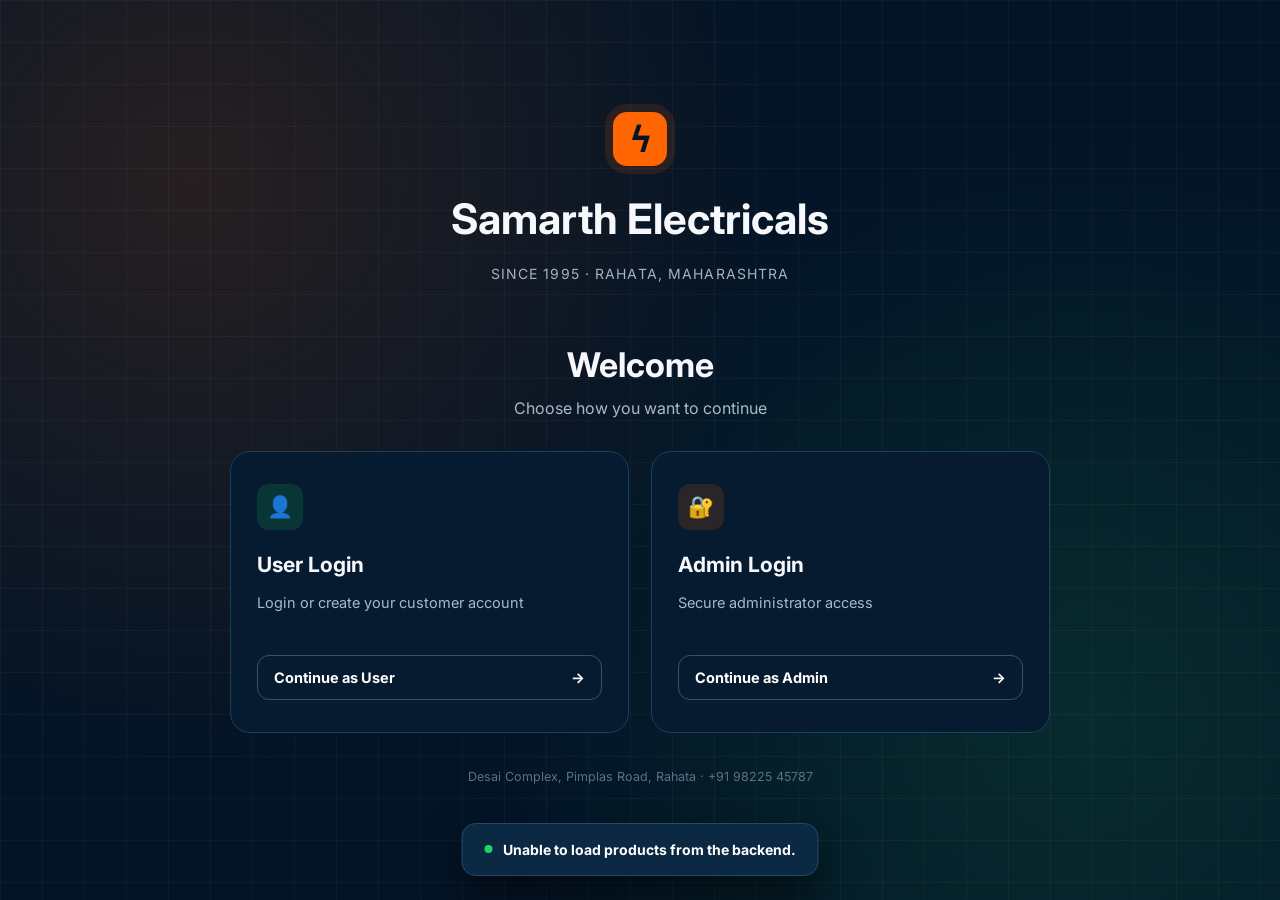
==== src/main/resources/static/index.html @ 43dceb64 "Added backend project" ====
<!DOCTYPE html>
<html lang="en">
<head>
    <meta charset="UTF-8">
    <meta name="viewport" content="width=device-width, initial-scale=1.0">
    <title>Samarth Electricals</title>
    <link rel="preconnect" href="https://fonts.googleapis.com">
    <link href="https://fonts.googleapis.com/css2?family=Inter:wght@400;500;600;700;800;900&display=swap" rel="stylesheet">
    <style>
        /* ============================================================
           BASE — matches the client's real style.css palette/type
           ============================================================ */
        *{box-sizing:border-box;margin:0;padding:0}
        html{scroll-behavior:smooth}
        body{font-family:Inter,Arial,sans-serif;background:#031426;color:#f7f8fb;line-height:1.65}
        a{text-decoration:none;color:inherit}
        img{max-width:100%;display:block}
        button{font-family:inherit;cursor:pointer;border:none}
        .screen{display:none !important}
        .screen.active{display:block !important}
        /* Screens below need non-block layout when active — these must win over
           the base .screen.active rule, so they're scoped to the specific id
           and also marked !important (see VERY IMPORTANT SCREEN VISIBILITY FIX). */
        #screen-gate.active{display:flex !important}
        #screen-admin-login.active{display:grid !important}
        #screen-user-login.active{display:grid !important}

        /* image placeholder fallback (shows if a real file hasn't been uploaded yet) */
        .img-fallback{
            display:flex;align-items:center;justify-content:center;background:linear-gradient(135deg,#0b2942,#0e3552);
            color:#ff6500;border:1px dashed #23496a;
        }
        .img-fallback span.fb-icon{font-size:2.4em;opacity:.85}

        .nav{height:106px;display:flex;align-items:center;justify-content:space-between;max-width:1660px;margin:auto;padding:0 28px;border-bottom:1px solid #1a3044}
        .brand{display:flex;align-items:center;gap:16px}.brand b{display:block;font-size:25px}.brand small{display:block;color:#a6b2bf;font-size:15px}
        .bolt{width:54px;height:54px;background:#ff6500;color:#061522;border-radius:14px;display:grid;place-items:center;font-size:34px;font-weight:800}
        nav{display:flex;align-items:center;gap:38px;color:#aeb8c3;font-weight:600}nav a:hover{color:#fff}
        .call,.orange{background:#ff6500;color:#081421;padding:13px 24px;border-radius:16px;font-weight:800}
        .switch-role{border:1px solid #557086;padding:11px 18px;border-radius:14px;font-weight:700;font-size:13px;color:#aeb8c3;background:transparent}
        .switch-role:hover{color:#fff;border-color:#ff6500}
        .hero{min-height:620px;display:flex;align-items:center;padding:80px 7%;background:radial-gradient(circle at 70% 20%,#0b2942,#031426 55%)}
        .hero-text{max-width:900px}.tag{color:#ff6500;font-weight:800;letter-spacing:3px;font-size:13px}
        .hero h1{font-size:64px;line-height:1.08;margin:18px 0}.hero h1 span,h2 span{color:#ff6500}
        .hero p{font-size:20px;color:#aebdcb;max-width:800px}.buttons{display:flex;gap:12px;flex-wrap:wrap;margin-top:28px}
        .green{background:#22d366;color:white;padding:13px 24px;border-radius:16px;font-weight:800}.outline{border:1px solid #557086;padding:13px 24px;border-radius:16px}
        .about,.brands,.gallery,.contact,.proprietor{padding:100px 4%;max-width:1700px;margin:auto}
        .about-grid,.prop-grid{display:grid;grid-template-columns:1fr 1fr;gap:55px;align-items:center}
        .about h2,.brands h2,.gallery h2,.contact h2,.proprietor h2{font-size:52px;line-height:1.1;margin:12px 0 28px}
        .about p,.proprietor p,.gallery>p,.contact>p{color:#a9b9c8;font-size:18px;margin:16px 0}
        .about-photo{position:relative}.about-photo img,.about-photo .img-fallback{width:100%;height:585px;object-fit:cover;border-radius:18px;border:1px solid #1e4059}
        .est{position:absolute;bottom:-20px;left:-35px;background:#ff6500;color:#07131f;border-radius:18px;padding:27px 34px;box-shadow:0 20px 40px #0008}.est b{display:block;font-size:48px}.est small{font-size:14px;letter-spacing:1px}
        .features{display:grid;grid-template-columns:1fr 1fr;gap:20px;margin-top:28px}.features div,.vision>div{border:1px solid #1b3c56;background:#061b30;padding:22px;border-radius:18px}
        .brands{text-align:center}.brand-grid{display:grid;grid-template-columns:repeat(5,1fr);gap:24px;margin-top:40px}
        .brand-grid .brand-card{background:#fff;color:#17202b;border-radius:22px;min-height:205px;padding:22px 18px 18px;display:flex;flex-direction:column;align-items:center;justify-content:center;gap:16px;font-size:15px;font-weight:600}
        .brand-grid .brand-card img,.brand-grid .brand-card .img-fallback{width:235px;height:105px;object-fit:contain}
        .brand-grid .brand-card .img-fallback{background:#f1f3f6;border:1px dashed #cfd6dd;color:#ff6500;border-radius:8px}
        .brand-grid .brand-card span{text-align:center}
        .products{background:#061a2c;max-width:none;padding:100px 7%}.cards{display:grid;grid-template-columns:repeat(2,1fr);gap:22px;margin-top:38px}
        .cards article{border:1px solid #21425a;border-radius:20px;padding:30px;background:#071d31}.cards h3{font-size:25px}.cards p{color:#aebdcc;margin:12px 0 20px}.cards a{color:#ff6500;font-weight:800}
        .prop-grid img,.prop-grid .img-fallback{width:100%;height:700px;object-fit:cover;border-radius:20px}.proprietor h3{color:#ff6500;font-size:22px}.vision{display:grid;grid-template-columns:1fr 1fr;gap:20px;margin-top:30px}.vision b{color:#ff6500}
        .gallery-grid{display:grid;grid-template-columns:1fr 1fr;gap:24px;margin-top:40px}.gallery figure{position:relative}.gallery img,.gallery .img-fallback{width:100%;height:600px;object-fit:cover;border-radius:20px;border:1px solid #25445b}
        .gallery figcaption{position:absolute;bottom:0;left:0;right:0;padding:45px 25px 20px;font-weight:800;font-size:18px;background:linear-gradient(transparent,#000b);border-radius:0 0 20px 20px}
        footer{text-align:center;padding:30px;color:#788897;border-top:1px solid #1b3042}
        .float{position:fixed;right:25px;bottom:15px;width:62px;height:62px;background:#22d366;border-radius:50%;display:grid;place-items:center;font-size:30px;z-index:10}

        .faq{padding:85px 4% 95px;max-width:1700px;margin:auto;background:#031426}
        .faq-inner{max-width:940px;margin:auto}
        .faq h2{text-align:center;font-size:58px;line-height:1.1;margin:0 0 65px}
        .faq-list{display:grid;gap:14px}
        .faq details{background:#061b30;border:1px solid #1d405a;border-radius:18px;overflow:hidden}
        .faq summary{list-style:none;cursor:pointer;padding:27px 24px;font-size:20px;font-weight:800;position:relative;padding-right:55px}
        .faq summary::-webkit-details-marker{display:none}
        .faq summary:after{content:'›';position:absolute;right:28px;top:18px;color:#ff6500;font-size:34px;font-weight:400}
        .faq details[open] summary:after{content:'⌄';top:17px}
        .faq details p{padding:0 24px 26px;color:#aebdcc;font-size:19px;max-width:850px}

        .contact{background:#031426;max-width:1700px;padding:85px 4% 110px;margin:auto}
        .contact-layout{display:grid;grid-template-columns:1fr 1fr;gap:40px;align-items:stretch}
        .contact-layout h2{margin-bottom:8px}
        .contact-layout>div>p{margin-top:0}
        .contact-list{display:flex;flex-direction:column;gap:20px;margin-top:30px}
        .contact-card{display:flex;align-items:center;gap:20px;background:#061b30;border:1px solid #1d405a;border-radius:18px;padding:24px 25px;min-height:105px}
        .contact-card:hover{border-color:#ff6500}
        .contact-icon{width:56px;height:56px;flex:0 0 56px;border-radius:15px;background:#17283a;color:#ff6500;display:grid;place-items:center;font-size:29px}
        .contact-card label{display:block;color:#9cafc0;font-size:14px;letter-spacing:2px;margin-bottom:4px}
        .contact-card strong{display:block;font-size:20px;line-height:1.45}
        .contact-card a{color:#fff}
        .contact-actions{display:flex;gap:12px;flex-wrap:wrap;margin-top:2px}
        .map-card{position:relative;min-height:700px;border-radius:20px;overflow:hidden;border:1px solid #1d405a;background:#e7edf2}
        .map-card iframe{width:100%;height:100%;min-height:700px;border:0;display:block;filter:saturate(.82)}
        .map-open{position:absolute;z-index:2;top:12px;left:12px;background:#fff;color:#1670d2;padding:10px 15px;border-radius:4px;font-weight:700;box-shadow:0 2px 7px #0003}
        .site-footer{background:#061a2c;border-top:1px solid #1b3042;padding:55px 7% 25px;color:#9fb0bf}
        .footer-grid{max-width:1500px;margin:auto;display:grid;grid-template-columns:2fr 1fr 1fr;gap:50px}
        .site-footer h3{color:#fff;font-size:24px;margin-bottom:10px}
        .site-footer h4{color:#fff;margin-bottom:14px}
        .site-footer p{margin:8px 0}
        .site-footer a{display:block;margin:7px 0;color:#aebdcc}
        .site-footer a:hover{color:#ff6500}
        .copyright{text-align:center;border-top:1px solid #1b3042;margin-top:40px;padding-top:22px;font-size:14px}
        .back-top,.float-call{position:fixed;right:25px;width:62px;height:62px;border-radius:50%;display:grid;place-items:center;z-index:20;font-size:29px}
        .back-top{bottom:155px;background:#0b2a45;border:1px solid #284a62;color:#fff}
        .float-call{bottom:85px;background:#ff6500;color:#07131f}
        .services-section{padding:100px 7%;background:#061a2c}
        .services-section>h2{font-size:52px;margin:10px 0}
        .services-section>p{color:#aebdcc;font-size:18px}
        .service-grid{display:grid;grid-template-columns:repeat(3,1fr);gap:20px;margin-top:38px}
        .service-grid article{border:1px solid #21425a;background:#071d31;border-radius:18px;padding:28px}
        .service-grid span{font-size:28px;color:#ff6500}
        .service-grid h3{font-size:21px;margin:12px 0 6px}
        .service-grid p{color:#aebdcc}
        .empty-state{border:1.5px dashed #23496a;border-radius:18px;padding:34px;text-align:center;color:#aebdcc;grid-column:1/-1}
        @media(max-width:900px){
            nav{gap:16px}
            nav a:not(.call){display:none}
            .about-grid,.prop-grid,.gallery-grid,.cards,.contact-layout,.footer-grid,.service-grid{grid-template-columns:1fr}
            .brand-grid{grid-template-columns:repeat(2,1fr)}
            .about-photo img,.about-photo .img-fallback,.gallery img,.gallery .img-fallback{height:420px}
            .prop-grid img,.prop-grid .img-fallback{height:550px}
            .features,.vision{grid-template-columns:1fr}
            .hero h1{font-size:43px}
            .map-card,.map-card iframe{min-height:520px}
            .faq h2{font-size:42px}
            .services-section>h2{font-size:42px}
        }
        @media(max-width:550px){
            .brand-grid{grid-template-columns:1fr}
            .hero{padding:60px 5%}
            .about,.brands,.products,.gallery,.contact,.proprietor{padding:70px 5%}
            .about h2,.brands h2,.gallery h2,.contact h2,.proprietor h2{font-size:38px}
            .hero h1{font-size:38px}
            .est{left:10px}
            .nav{padding:0 15px}
            .brand b{font-size:18px}
            .brand small{font-size:11px}
            .faq{padding:70px 5% 80px}
            .faq h2{font-size:36px}
            .faq summary{font-size:17px}
            .faq details p{font-size:16px}
            .contact{padding:70px 5% 80px}
            .contact-card strong{font-size:16px}
            .map-card,.map-card iframe{min-height:430px}
            .services-section{padding:70px 5%}
            .services-section>h2{font-size:38px}
            .back-top,.float-call{right:15px}
        }

        /* ============================================================
           GATE SCREEN
           ============================================================ */
        #screen-gate{min-height:100vh;flex-direction:column;align-items:center;justify-content:center;padding:60px 24px;position:relative;overflow:hidden;background:radial-gradient(circle at 15% 20%,rgba(255,101,0,.14),transparent 45%),radial-gradient(circle at 85% 80%,rgba(34,211,102,.12),transparent 45%),#031426}
        .gate-grid-bg{position:absolute;inset:0;background-image:linear-gradient(rgba(255,255,255,.035) 1px,transparent 1px),linear-gradient(90deg,rgba(255,255,255,.035) 1px,transparent 1px);background-size:42px 42px;pointer-events:none}
        .gate-brand{position:relative;text-align:center;margin-bottom:44px}
        .gate-brand .bolt{margin:0 auto 18px;box-shadow:0 0 0 8px rgba(255,101,0,.12)}
        .gate-brand h1{font-size:clamp(28px,4vw,42px)}
        .gate-brand p{color:#a6b2bf;font-size:14px;margin-top:8px;letter-spacing:.08em;text-transform:uppercase}
        .panel-row{position:relative;display:grid;grid-template-columns:1fr 1fr;gap:22px;width:100%;max-width:820px}
        @media(max-width:640px){.panel-row{grid-template-columns:1fr}}
        .panel{background:#061b30;border:1px solid #1d405a;border-radius:20px;padding:32px 26px;text-align:left;position:relative;overflow:hidden;transition:transform .2s ease,border-color .2s ease}
        .panel::before{content:"";position:absolute;top:0;left:0;height:3px;width:0;transition:width .25s ease}
        .panel-user::before{background:#22d366}
        .panel-admin::before{background:#ff6500}
        .panel:hover{transform:translateY(-3px);border-color:#2c5678}
        .panel-user:hover::before,.panel-admin:hover::before{width:100%}
        .panel-icon{width:46px;height:46px;border-radius:12px;display:grid;place-items:center;font-size:21px;margin-bottom:18px}
        .panel-user .panel-icon{background:rgba(34,211,102,.14);color:#22d366}
        .panel-admin .panel-icon{background:rgba(255,101,0,.14);color:#ff6500}
        .panel h3{font-size:21px;margin-bottom:8px}
        .panel p{color:#a9b9c8;font-size:14.5px;margin-bottom:22px;min-height:42px}
        .panel-cta{display:flex;align-items:center;justify-content:space-between;width:100%;background:transparent;border:1.5px solid #2c5678;color:#fff;padding:13px 16px;border-radius:12px;font-weight:700;font-size:14.5px}
        .panel-user .panel-cta:hover{border-color:#22d366;background:rgba(34,211,102,.08)}
        .panel-admin .panel-cta:hover{border-color:#ff6500;background:rgba(255,101,0,.08)}
        .gate-footnote{position:relative;color:#5c7186;font-size:12.5px;margin-top:34px}

        /* ============================================================
           ENQUIRY FORM
           ============================================================ */
        .form-card{background:#061b30;border:1px solid #1d405a;border-radius:20px;padding:30px}
        .form-row{margin-bottom:17px}
        .form-row label{display:block;font-size:13.5px;font-weight:700;margin-bottom:7px;color:#dbe4ec}
        .form-row input,.form-row select,.form-row textarea{width:100%;padding:13px 14px;border-radius:12px;border:1.5px solid #23496a;font-family:inherit;font-size:15px;background:#07213a;color:#fff}
        .form-row input::placeholder,.form-row textarea::placeholder{color:#5c7186}
        .form-row input:focus,.form-row select:focus,.form-row textarea:focus{outline:none;border-color:#ff6500}
        .form-error{color:#ff6b5e;font-size:12.5px;margin-top:6px;display:none}
        .form-row.invalid input,.form-row.invalid textarea,.form-row.invalid select{border-color:#ff6b5e}
        .form-row.invalid .form-error{display:block}
        .form-note{font-size:13px;color:#7d90a3;margin-top:12px}
        .btn-block{width:100%}
        .toast{position:fixed;bottom:24px;left:50%;transform:translateX(-50%) translateY(120%);background:#0b2942;border:1px solid #23496a;color:#fff;padding:14px 22px;border-radius:14px;font-size:14px;font-weight:700;box-shadow:0 20px 40px #0008;transition:transform .3s ease;z-index:200;display:flex;align-items:center;gap:10px}
        .toast.show{transform:translateX(-50%) translateY(0)}
        .toast .dot{width:8px;height:8px;border-radius:50%;background:#22d366}

        /* ============================================================
           ADMIN LOGIN
           ============================================================ */
        #screen-admin-login{min-height:100vh;place-items:center;background:#031426;padding:24px;background-image:radial-gradient(circle at 20% 20%,rgba(255,101,0,.12),transparent 50%)}
        .login-box{width:100%;max-width:400px;background:#061b30;border:1px solid #1d405a;border-radius:20px;padding:36px}
        .login-box .bolt{width:46px;height:46px;font-size:24px;margin-bottom:20px}
        .login-box h2{font-size:24px;margin-bottom:6px}
        .login-box>p{color:#a9b9c8;font-size:14px;margin-bottom:26px}
        .login-error{color:#ff6b5e;font-size:13px;margin-bottom:14px;display:none}
        .login-hint{margin-top:20px;font-size:12px;color:#7d90a3;background:#07213a;border:1px dashed #23496a;padding:12px 14px;border-radius:12px}
        .back-link{display:inline-flex;gap:6px;align-items:center;color:#a9b9c8;font-size:13.5px;margin-bottom:22px;font-weight:600}
        .back-link:hover{color:#fff}
        .login-tabs{display:flex;background:#07213a;border:1px solid #1d405a;border-radius:12px;padding:4px;margin-bottom:22px}
        .login-tabs button{flex:1;padding:10px;border-radius:9px;background:transparent;color:#a9b9c8;font-weight:700;font-size:14px}
        .login-tabs button.active{background:#ff6500;color:#081421}
        .login-success{color:#22d366;font-size:13px;margin-bottom:14px;display:none}
        #screen-user-login{min-height:100vh;place-items:center;background:#031426;padding:24px;background-image:radial-gradient(circle at 80% 20%,rgba(34,211,102,.12),transparent 50%)}

        /* ============================================================
           ADMIN DASHBOARD
           ============================================================ */
        #screen-admin-dashboard{background:#f4f6f8;min-height:100vh;color:#17202b}
        .admin-shell{display:grid;grid-template-columns:240px 1fr;min-height:100vh}
        @media(max-width:820px){.admin-shell{grid-template-columns:1fr}}
        .admin-side{background:#031426;color:#fff;padding:26px 16px;display:flex;flex-direction:column}

        /* ============================================================
           ADMIN DASHBOARD UPGRADE
           ============================================================ */
        .admin-main{max-width:none;padding:34px 38px 50px}
        .admin-topbar{margin-bottom:24px}
        .admin-heading-wrap{display:flex;align-items:center;gap:12px}
        .admin-greeting{font-size:30px!important;letter-spacing:-.02em}
        .admin-live{display:inline-flex;align-items:center;gap:7px;background:#eaf8f1;color:#14865e;border:1px solid #cfeede;padding:7px 11px;border-radius:999px;font-size:11px;font-weight:800}
        .admin-live-dot{width:7px;height:7px;border-radius:50%;background:#22a66f;box-shadow:0 0 0 4px rgba(34,166,111,.12)}
        .admin-top-actions{display:flex;gap:9px;align-items:center;flex-wrap:wrap}
        .stat-grid{grid-template-columns:repeat(6,1fr);gap:14px}
        .stat-card{position:relative;min-height:126px;overflow:hidden;transition:transform .2s ease,box-shadow .2s ease,border-color .2s ease}
        .stat-card:hover{transform:translateY(-3px);box-shadow:0 12px 28px rgba(3,20,38,.08);border-color:#d4dbe1}
        .stat-card .stat-icon{width:36px;height:36px;border-radius:11px;display:grid;place-items:center;background:#f4f6f8;margin-bottom:12px;font-size:18px}
        .stat-card b{font-size:29px}
        .stat-card small{display:block;color:#8a96a1;font-size:11px;margin-top:5px}
        .quick-actions{background:#fff;border:1px solid #e2e6ea;border-radius:16px;padding:18px;margin:0 0 26px}
        .quick-actions-head{display:flex;justify-content:space-between;align-items:center;margin-bottom:13px}
        .quick-actions-head h3{font-size:16px}
        .quick-actions-grid{display:grid;grid-template-columns:repeat(5,1fr);gap:10px}
        .quick-action{background:#f8fafb;border:1px solid #e2e6ea;color:#17202b;padding:13px 12px;border-radius:11px;font-weight:800;font-size:12.5px;text-align:left;transition:.2s}
        .quick-action:hover{border-color:#ff6500;background:#fff8f3;transform:translateY(-2px)}
        .dashboard-grid{display:grid;grid-template-columns:minmax(0,1.55fr) minmax(300px,.9fr);gap:18px;margin-top:20px}
        .dashboard-card{background:#fff;border:1px solid #e2e6ea;border-radius:16px;padding:20px}
        .dashboard-card-head{display:flex;justify-content:space-between;align-items:center;gap:10px;margin-bottom:16px}
        .dashboard-card-head h3{font-size:16px}
        .dashboard-card-head p{font-size:11px;color:#7d8994;margin-top:3px}
        .enquiry-summary{display:grid;grid-template-columns:repeat(4,1fr);gap:10px;margin-bottom:18px}
        .summary-box{background:#f7f9fa;border:1px solid #e8ecef;border-radius:12px;padding:12px}
        .summary-box b{display:block;font-size:21px}
        .summary-box span{font-size:10px;color:#6e7a86;text-transform:uppercase;font-weight:800;letter-spacing:.05em}
        .bar-chart{height:170px;display:flex;align-items:flex-end;gap:12px;padding:10px 4px 0}
        .bar-col{height:100%;flex:1;display:flex;flex-direction:column;justify-content:flex-end;align-items:center;gap:7px}
        .bar{width:100%;max-width:38px;background:linear-gradient(180deg,#ff8a42,#ff6500);border-radius:8px 8px 3px 3px;min-height:8px;transition:height .4s ease}
        .bar-label{font-size:10px;color:#7b8792}
        .bar-value{font-size:10px;font-weight:800;color:#34414d}
        .activity-list{display:grid;gap:10px}
        .activity-item{display:flex;gap:11px;align-items:flex-start;padding:10px 0;border-bottom:1px solid #eef1f3}
        .activity-item:last-child{border-bottom:0}
        .activity-icon{width:34px;height:34px;border-radius:10px;background:#fff3e9;color:#ff6500;display:grid;place-items:center;flex:0 0 34px}
        .activity-item strong{font-size:12.5px;display:block}
        .activity-item span{display:block;color:#75818d;font-size:11px;margin-top:2px}
        .empty-activity{padding:18px 4px;color:#7b8792;font-size:13px;text-align:center}
        .search-controls{display:flex;gap:9px;flex-wrap:wrap;align-items:center}
        .search-input,.filter-select{padding:9px 12px;border:1.5px solid #d8dee3;border-radius:10px;background:#fff;color:#17202b;font:inherit;font-size:12.5px;min-width:210px}
        .filter-select{min-width:145px}
        .search-input:focus,.filter-select:focus{outline:none;border-color:#ff6500}
        .gallery-admin-grid{display:grid;grid-template-columns:repeat(3,1fr);gap:14px}
        .gallery-admin-card{border:1px solid #e2e6ea;border-radius:14px;overflow:hidden;background:#fff}
        .gallery-admin-card .preview{height:170px;background:#f4f6f8;display:grid;place-items:center;overflow:hidden}
        .gallery-admin-card img{width:100%;height:100%;object-fit:cover}
        .gallery-admin-card .preview-fallback{color:#ff6500;font-size:30px}
        .gallery-admin-card .gallery-info{padding:13px}
        .gallery-admin-card .gallery-caption{font-weight:800;font-size:13px;margin-bottom:8px}
        .gallery-admin-card .gallery-url{font-size:10.5px;color:#7b8792;white-space:nowrap;overflow:hidden;text-overflow:ellipsis;margin-bottom:10px}
        .customer-mini{display:flex;align-items:center;justify-content:space-between;gap:10px;padding:11px 0;border-bottom:1px solid #eef1f3}
        .customer-mini:last-child{border-bottom:0}
        .customer-avatar{width:32px;height:32px;border-radius:50%;background:#031426;color:#fff;display:grid;place-items:center;font-size:12px;font-weight:800}
        .customer-mini strong{font-size:12.5px}
        .customer-mini span{display:block;font-size:10.5px;color:#7b8792}
        .customer-count-note{font-size:11px;color:#7b8792}
        .enquiry-view-btn{background:#031426;color:#fff}
        .enquiry-view-btn:hover{background:#0b2942}
        .confirm-modal{max-width:420px}
        .confirm-modal p{color:#5c6b7a;font-size:13.5px;line-height:1.6}
        .detail-grid{display:grid;grid-template-columns:1fr 1fr;gap:12px;margin-top:8px}
        .detail-item{background:#f7f9fa;border:1px solid #e8ecef;border-radius:11px;padding:11px}
        .detail-item label{display:block;color:#7a8691;font-size:10px;text-transform:uppercase;letter-spacing:.05em;font-weight:800;margin-bottom:3px}
        .detail-item strong{font-size:13px;word-break:break-word}
        .detail-message{grid-column:1/-1}
        .detail-message p{font-size:13px;color:#374451;line-height:1.6}
        .modal-wide{max-width:620px}
        @media(max-width:1100px){
            .stat-grid{grid-template-columns:repeat(3,1fr)}
            .quick-actions-grid{grid-template-columns:repeat(3,1fr)}
        }
        @media(max-width:900px){
            .dashboard-grid{grid-template-columns:1fr}
            .gallery-admin-grid{grid-template-columns:repeat(2,1fr)}
        }
        @media(max-width:760px){
            .admin-main{padding:24px 18px 40px}
            .stat-grid{grid-template-columns:repeat(2,1fr)}
            .quick-actions-grid{grid-template-columns:repeat(2,1fr)}
            .enquiry-summary{grid-template-columns:repeat(2,1fr)}
            .search-input{min-width:100%;width:100%}
        }
        @media(max-width:550px){
            .gallery-admin-grid{grid-template-columns:1fr}
            .admin-heading-wrap{align-items:flex-start}
            .admin-greeting{font-size:25px!important}
            .quick-actions-grid{grid-template-columns:1fr}
            .detail-grid{grid-template-columns:1fr}
            .detail-message{grid-column:auto}
        }

        @media(max-width:820px){.admin-side{position:sticky;top:0;z-index:30;flex-direction:row;align-items:center;justify-content:space-between;padding:16px 20px}}
        .admin-side .brand{color:#fff;margin-bottom:30px;gap:12px}
        .admin-side .brand .bolt{width:42px;height:42px;font-size:22px}
        .admin-side .brand small{color:#7d90a3;font-size:12px}
        @media(max-width:820px){.admin-side .brand{margin-bottom:0}}
        .admin-tabs{display:flex;flex-direction:column;gap:4px;flex:1}
        @media(max-width:820px){.admin-tabs{display:none}}
        .admin-tabs button{text-align:left;padding:12px 15px;border-radius:12px;background:transparent;color:#aeb8c3;font-weight:700;font-size:14.5px;display:flex;align-items:center;gap:10px}
        .admin-tabs button:hover{background:rgba(255,255,255,.06);color:#fff}
        .admin-tabs button.active{background:#ff6500;color:#081421}
        .admin-side .logout{margin-top:auto;color:#a9b9c8;font-size:13.5px;font-weight:700;padding:12px 15px;border:1px solid #23496a;border-radius:12px;text-align:center}
        .admin-side .logout:hover{color:#fff;border-color:#fff}
        @media(max-width:820px){.admin-side .logout{margin-top:0}}

        .admin-main{padding:34px;max-width:1080px}
        .admin-topbar{display:flex;align-items:center;justify-content:space-between;margin-bottom:26px;flex-wrap:wrap;gap:10px}
        .admin-topbar h2{font-size:26px}
        .admin-topbar p{color:#5c6b7a;font-size:14px;margin-top:4px}
        .admin-pane{display:none}
        .admin-pane.active{display:block}

        .stat-grid{display:grid;grid-template-columns:repeat(4,1fr);gap:16px;margin-bottom:32px}
        @media(max-width:760px){.stat-grid{grid-template-columns:repeat(2,1fr)}}
        .stat-card{background:#fff;border:1px solid #e2e6ea;border-radius:16px;padding:20px}
        .stat-card b{font-size:30px;display:block;color:#031426}
        .stat-card span{font-size:12px;color:#5c6b7a;text-transform:uppercase;letter-spacing:.05em;font-weight:700}

        .admin-toolbar{display:flex;justify-content:space-between;align-items:center;margin-bottom:16px;gap:10px;flex-wrap:wrap}
        .data-table{width:100%;border-collapse:collapse;background:#fff;border:1px solid #e2e6ea;border-radius:14px;overflow:hidden}
        .data-table th{text-align:left;font-size:11px;text-transform:uppercase;letter-spacing:.06em;color:#5c6b7a;background:#f4f6f8;padding:11px 15px;font-weight:700}
        .data-table td{padding:13px 15px;font-size:14px;border-top:1px solid #eef1f3;vertical-align:top;color:#222b34}
        .data-table tr:hover td{background:#fbfbfc}
        .row-actions{display:flex;gap:8px;flex-wrap:wrap}
        .status-pill{font-size:10.5px;text-transform:uppercase;padding:4px 10px;border-radius:100px;letter-spacing:.05em;font-weight:800}
        .status-new{background:#fff1e0;color:#c95700}
        .status-read{background:#e7ecfb;color:#3455c9}
        .status-resolved{background:#e6f7ef;color:#128c61}
        .table-wrap{overflow-x:auto}

        .btn{display:inline-flex;align-items:center;justify-content:center;gap:8px;padding:10px 18px;border-radius:10px;font-weight:800;font-size:13.5px}
        .btn-primary{background:#ff6500;color:#081421}
        .btn-primary:hover{background:#e05800}
        .btn-secondary{background:#22d366;color:#06371c}
        .btn-secondary:hover{background:#1cb857}
        .btn-ghost{background:#fff;color:#031426;border:1.5px solid #d8dee3}
        .btn-ghost:hover{border-color:#031426}
        .btn-danger{background:#fde3df;color:#c1361f}
        .btn-danger:hover{background:#f9cfc8}
        .btn-sm{padding:7px 13px;font-size:12.5px}

        .modal-backdrop{position:fixed;inset:0;background:rgba(3,20,38,.6);display:none;align-items:center;justify-content:center;z-index:100;padding:20px}
        .modal-backdrop.show{display:flex}
        .modal{background:#fff;color:#17202b;border-radius:18px;padding:28px;width:100%;max-width:460px;max-height:90vh;overflow:auto}
        .modal h3{margin-bottom:18px;font-size:19px}
        .modal .form-row input,.modal .form-row select,.modal .form-row textarea{background:#f4f6f8;border-color:#dbe0e4;color:#17202b}
        .modal .form-row label{color:#17202b}
        .modal-actions{display:flex;gap:10px;justify-content:flex-end;margin-top:22px}
    </style>
</head>
<body>

<div class="toast" id="toast"><span class="dot"></span><span id="toastMsg">Saved</span></div>

<!-- ================= GATE ================= -->
<section id="screen-gate" class="screen active">
    <div class="gate-grid-bg"></div>
    <div class="gate-brand">
        <div class="bolt">ϟ</div>
        <h1>Samarth Electricals</h1>
        <p>Since 1995 · Rahata, Maharashtra</p>
    </div>
    <h2 style="font-size:34px;margin:8px 0 2px">Welcome</h2>
    <p style="color:#a9b9c8;font-size:16px;margin-bottom:30px">Choose how you want to continue</p>
    <div class="panel-row">
        <div class="panel panel-user">
            <div class="panel-icon">👤</div>
            <h3>User Login</h3>
            <p>Login or create your customer account</p>
            <button class="panel-cta" onclick="goTo('user')">Continue as User <span>→</span></button>
        </div>
        <div class="panel panel-admin">
            <div class="panel-icon">🔐</div>
            <h3>Admin Login</h3>
            <p>Secure administrator access</p>
            <button class="panel-cta" onclick="goTo('admin')">Continue as Admin <span>→</span></button>
        </div>
    </div>
    <div class="gate-footnote">Desai Complex, Pimplas Road, Rahata · +91 98225 45787</div>
</section>

<!-- ================= CUSTOMER SITE ================= -->
<section id="screen-user" class="screen">
    <header>
        <div class="nav">
            <a class="brand" href="#home">
                <span class="bolt">ϟ</span>
                <span><b>Samarth Electricals</b><small>SINCE 1995 · RAHATA</small></span>
            </a>
            <nav>
                <a href="#home">Home</a><a href="#about">About</a><a href="#products">Products</a>
                <a href="#brands">Brands</a><a href="#services">Services</a><a href="#gallery">Gallery</a><a href="#faq">FAQ</a>
                <a href="#contact">Contact</a>
                <a class="call" href="tel:+919822545787">☎ &nbsp;Call Now</a>
                <button class="switch-role" onclick="userLogout()">⇄ Log out</button>
            </nav>
        </div>
    </header>

    <section class="hero" id="home">
        <div class="hero-text">
            <div class="tag">TRUSTED SINCE 1995</div>
            <h1>30+ Years of Excellence in <span>Power Tools &amp; Electrical Solutions</span></h1>
            <p>Wholesale &amp; service of all kinds of power tools and spares. Genuine brands, expert guidance, fast turnaround — from Rahata, Maharashtra.</p>
            <div class="buttons">
                <a class="orange" href="tel:+919822545787">☎ Call Now</a>
                <a class="green" href="https://wa.me/919822545787" target="_blank">WhatsApp Us</a>
                <a class="outline" href="#products">View Products</a>
                <a class="outline" href="#enquiry">Send Enquiry</a>
            </div>
        </div>
    </section>

    <section class="about" id="about">
        <div class="about-grid">
            <div>
                <div class="tag">ABOUT US</div>
                <h2>Three decades of <span>trusted service</span></h2>
                <p>Samarth Electricals has been serving customers since 1995 with high-quality power tools, electrical equipment, and professional service support.</p>
                <p>Under the leadership of <b>Shri Sachin B. Desai</b>, Government Electrical Supervisor &amp; Contractor, we've built a reputation for reliability, genuine products, and excellent customer service across the region.</p>
                <div class="features">
                    <div>🏅 <b>30+ Years Experience</b></div>
                    <div>🛡️ <b>Genuine Products</b></div>
                    <div>👥 <b>Expert Guidance</b></div>
                    <div>🔧 <b>Sales &amp; Service</b></div>
                </div>
            </div>
            <div class="about-photo">
                <img src="[data-uri]" alt="Samarth Electricals storefront" onerror="imgFallback(this,'ϟ')">
                <div class="est"><b>1995</b><small>ESTABLISHED</small></div>
            </div>
        </div>
    </section>

    <section class="brands" id="brands">
        <div class="tag">FEATURED BRANDS</div>
        <h2>World-class brands we stock</h2>
        <p>Authentic power tools from the industry's most trusted names.</p>
        <div class="brand-grid">
            <div class="brand-card"><img src="[data-uri]" alt="Bosch" onerror="imgFallback(this,'Bosch')"><span>Bosch</span></div>
            <div class="brand-card"><img src="[data-uri]" alt="DeWalt" onerror="imgFallback(this,'DeWalt')"><span>DeWalt</span></div>
            <div class="brand-card"><img src="[data-uri]" alt="Ideal Power Tools" onerror="imgFallback(this,'Ideal')"><span>Ideal Power Tools</span></div>
            <div class="brand-card"><img src="[data-uri]" alt="Planet Power" onerror="imgFallback(this,'Planet Power')"><span>Planet Power</span></div>
            <div class="brand-card"><img src="[data-uri]" alt="Xtra Power" onerror="imgFallback(this,'Xtra Power')"><span>Xtra Power</span></div>
            <div class="brand-card"><img src="[data-uri]" alt="KPT (Kulkarni Power Tool)" onerror="imgFallback(this,'KPT')"><span>KPT (Kulkarni Power Tool)</span></div>
            <div class="brand-card"><img src="[data-uri]" alt="Ingco" onerror="imgFallback(this,'Ingco')"><span>Ingco</span></div>
            <div class="brand-card"><img src="[data-uri]" alt="Dong Cheng" onerror="imgFallback(this,'Dong Cheng')"><span>Dong Cheng</span></div>
            <div class="brand-card"><img src="[data-uri]" alt="Niko Arc" onerror="imgFallback(this,'Niko Arc')"><span>Niko Arc</span></div>
            <div class="brand-card"><img src="[data-uri]" alt="Clif" onerror="imgFallback(this,'Clif')"><span>Clif</span></div>
        </div>
    </section>

    <section class="products" id="products">
        <div class="tag">OUR PRODUCTS</div>
        <h2>Everything for the job, in one place</h2>
        <p>From light drilling to heavy industrial work — explore our full catalogue.</p>
        <div class="cards" id="userProductsGrid"></div>
    </section>

    <section class="services-section" id="services">
        <div class="tag">OUR SERVICES</div>
        <h2>Beyond just selling tools</h2>
        <p>Full-spectrum support from purchase through to repair and consultation.</p>
        <div class="service-grid" id="userServicesGrid"></div>
    </section>

    <section class="proprietor" id="proprietor">
        <div class="prop-grid">
            <img src="[data-uri]" alt="Sachin B. Desai" onerror="imgFallback(this,'👤')">
            <div>
                <div class="tag">MEET THE PROPRIETOR</div>
                <h2>Sachin B. Desai</h2>
                <h3>Government Electrical Supervisor &amp; Contractor</h3>
                <p>With over three decades of hands-on experience, Sachin Desai built Samarth Electricals on a simple principle: sell only what you'd use yourself, and stand behind every product.</p>
                <div class="vision">
                    <div><b>Experience</b><p>30+ years in electrical contracting &amp; power tools retail.</p></div>
                    <div><b>Vision</b><p>Make professional tools accessible to every contractor &amp; worker.</p></div>
                </div>
            </div>
        </div>
    </section>

    <section class="gallery" id="gallery">
        <div class="tag">GALLERY</div>
        <h2>Our showroom in Rahata</h2>
        <p>A glimpse of the Desai Complex storefront and workspace.</p>
        <div class="gallery-grid" id="userGalleryGrid"></div>
    </section>

    <section class="faq" id="faq">
        <div class="faq-inner">
            <h2>Frequently asked questions</h2>
            <div class="faq-list">
                <details open>
                    <summary>What brands do you stock?</summary>
                    <p>We carry Bosch, Makita, DeWalt, Stanley, Hikoki, KPT, Ideal, Planet Power, Ingco, Total and more.</p>
                </details>
                <details>
                    <summary>Do you offer tool repair services?</summary>
                    <p>Yes. We provide expert repair and maintenance support for major power-tool brands, with genuine spare parts whenever available.</p>
                </details>
                <details>
                    <summary>What are your business hours?</summary>
                    <p>We are open Sunday to Friday, 9:00 AM to 8:00 PM. The showroom is closed on Saturday.</p>
                </details>
                <details>
                    <summary>Do you sell wholesale?</summary>
                    <p>Yes. We supply power tools, electrical equipment, accessories and spares for contractors, workshops and businesses at wholesale prices.</p>
                </details>
            </div>
        </div>
    </section>

    <section class="contact" id="contact">
        <div class="contact-layout">
            <div>
                <div class="tag">CONTACT</div>
                <h2>Get in touch</h2>
                <p>Drop by the showroom, call, or send an enquiry — we'll get back fast.</p>

                <div class="contact-list">
                    <div class="contact-card">
                        <div class="contact-icon">⌖</div>
                        <div><label>ADDRESS</label><strong>Desai Complex, Pimplas Road, Rahata, Maharashtra 423107, India</strong></div>
                    </div>
                    <div class="contact-card">
                        <div class="contact-icon">⌕</div>
                        <div><label>MOBILE</label><strong><a href="tel:+919822545787">+91 98225 45787</a></strong></div>
                    </div>
                    <div class="contact-card">
                        <div class="contact-icon">⌕</div>
                        <div><label>LANDLINE</label><strong><a href="tel:02423243549">02423-243549</a></strong></div>
                    </div>
                    <div class="contact-card">
                        <div class="contact-icon">✉</div>
                        <div><label>EMAIL</label><strong><a href="mailto:samarth_elect@rediffmail.com">samarth_elect@rediffmail.com</a></strong></div>
                    </div>
                    <div class="contact-card">
                        <div class="contact-icon">◷</div>
                        <div><label>BUSINESS HOURS</label><strong>Sun–Fri · 9:00 AM – 8:00 PM (Closed Saturday)</strong></div>
                    </div>
                    <div class="contact-actions">
                        <a class="orange" target="_blank" href="https://www.google.com/maps/search/?api=1&query=Samarth+Electricals+Desai+Complex+Pimplas+Road+Rahata+Maharashtra+423107">Get Directions ↗</a>
                        <a class="outline" target="_blank" href="https://wa.me/919822545787">WhatsApp Us</a>
                        <a class="outline" target="_blank" href="https://www.indiamart.com/samarth-electricals-rahata/profile.html">IndiaMART ↗</a>
                    </div>
                </div>
            </div>

            <div class="map-card">
                <a class="map-open" target="_blank" href="https://www.google.com/maps/search/?api=1&query=Samarth+Electricals+Desai+Complex+Pimplas+Road+Rahata+Maharashtra+423107">Open in Maps ↗</a>
                <iframe title="Samarth Electricals location map" src="https://www.google.com/maps?q=Samarth%20Electricals%2C%20Desai%20Complex%2C%20Pimplas%20Road%2C%20Rahata%2C%20Maharashtra%20423107&output=embed" loading="lazy" referrerpolicy="no-referrer-when-downgrade"></iframe>
            </div>
        </div>
    </section>

    <section class="contact" id="enquiry" style="padding-top:0">
        <div class="tag">ENQUIRY</div>
        <h2>Send a product / service enquiry</h2>
        <p style="max-width:640px">Fields marked * are required. We usually respond within a business day.</p>
        <div class="form-card" style="max-width:640px;margin-top:20px">
            <form id="enquiryForm" novalidate>
                <div class="form-row" id="fName"><label>Full name *</label><input type="text" id="inpName" placeholder="Your name"><div class="form-error">Please enter your name.</div></div>
                <div class="form-row" id="fEmail"><label>Email *</label><input type="email" id="inpEmail" placeholder="you@example.com"><div class="form-error">Please enter a valid email address.</div></div>
                <div class="form-row" id="fMobile"><label>Mobile number *</label><input type="tel" id="inpMobile" placeholder="10-digit mobile number"><div class="form-error">Please enter a valid 10-digit mobile number.</div></div>
                <div class="form-row" id="fProduct"><label>Product / service *</label>
                    <select id="inpProduct">
                        <option value="">Select an option</option>
                        <option>Power Tools</option><option>Cutting Tools</option><option>Industrial Equipment</option>
                        <option>Accessories &amp; Spares</option><option>Repair Service</option><option>General Enquiry</option>
                    </select>
                    <div class="form-error">Please select what your enquiry is about.</div>
                </div>
                <div class="form-row" id="fMessage"><label>Message *</label><textarea id="inpMessage" rows="4" placeholder="Tell us what you need..."></textarea><div class="form-error">Please enter a short message.</div></div>
                <button type="submit" class="orange btn-block" style="border:none">Submit Enquiry</button>
                <p class="form-note">By submitting, your enquiry is sent directly to our admin team.</p>
            </form>
        </div>
    </section>

    <footer class="site-footer">
        <div class="footer-grid">
            <div>
                <h3>Samarth Electricals</h3>
                <p>Sales &amp; Service of All Kinds of Power Tools &amp; Spares. Trusted since 1995.</p>
                <p><a href="tel:+919822545787">+91 98225 45787</a> · <a href="mailto:samarth_elect@rediffmail.com">samarth_elect@rediffmail.com</a></p>
            </div>
            <div>
                <h4>Quick Links</h4>
                <a href="#home">Home</a><a href="#about">About</a><a href="#products">Products</a>
                <a href="#brands">Brands</a><a href="#services">Services</a><a href="#gallery">Gallery</a><a href="#contact">Contact</a>
            </div>
            <div>
                <h4>External</h4>
                <a target="_blank" href="https://www.google.com/maps/search/?api=1&query=Samarth+Electricals+Desai+Complex+Pimplas+Road+Rahata+Maharashtra+423107">Google Maps</a>
                <a target="_blank" href="https://www.indiamart.com/samarth-electricals-rahata/profile.html">IndiaMART Profile</a>
                <a target="_blank" href="https://wa.me/919822545787">WhatsApp</a>
                <a href="#" onclick="goTo('gate');return false;">Admin Login</a>
            </div>
        </div>
        <div class="copyright">© 2026 Samarth Electricals · Rahata, Maharashtra · All Rights Reserved.</div>
    </footer>

    <a class="back-top" href="#home" aria-label="Back to top">↑</a>
    <a class="float-call" href="tel:+919822545787" aria-label="Call Samarth Electricals">⌕</a>
    <a class="float" href="https://wa.me/919822545787" target="_blank" aria-label="WhatsApp Samarth Electricals">◔</a>
</section>

<!-- ================= USER LOGIN / SIGNUP ================= -->
<section id="screen-user-login" class="screen">
    <div class="login-box">
        <a class="back-link" href="#" onclick="goTo('gate');return false;">← Back</a>
        <div class="bolt">ϟ</div>
        <h2 id="userAuthTitle">User Login</h2>
        <p id="userAuthSubtitle">Login to your customer account.</p>

        <div class="login-tabs">
            <button type="button" id="tabLoginBtn" class="active" onclick="switchUserAuthTab('login')">Login</button>
            <button type="button" id="tabSignupBtn" onclick="switchUserAuthTab('signup')">Create Account</button>
        </div>

        <form id="userLoginForm">
            <div class="form-row"><label>Username</label><input type="text" id="userLoginEmail" placeholder="Enter any username" autocomplete="username"></div>
            <div class="form-row"><label>Password</label><input type="password" id="userLoginPass" placeholder="••••••••" autocomplete="current-password"></div>
            <div class="login-error" id="userLoginError">Invalid email or password.</div>
            <button class="orange btn-block" type="submit" style="border:none">Login as User</button>
        </form>

        <form id="userSignupForm" style="display:none">
            <div class="form-row"><label>Full Name</label><input type="text" id="signupName" placeholder="Your name" autocomplete="name"></div>
            <div class="form-row"><label>Email</label><input type="email" id="signupEmail" placeholder="you@example.com" autocomplete="email"></div>
            <div class="form-row"><label>Mobile</label><input type="text" id="signupMobile" placeholder="9XXXXXXXXX" autocomplete="tel"></div>
            <div class="form-row"><label>Password</label><input type="password" id="signupPass" placeholder="Create a password" autocomplete="new-password"></div>
            <div class="login-error" id="userSignupError">Please check the details you entered.</div>
            <div class="login-success" id="userSignupSuccess">Account created! You can log in now.</div>
            <button class="green btn-block" type="submit" style="border:none">Create Account</button>
        </form>
    </div>
</section>

<!-- ================= ADMIN LOGIN ================= -->
<section id="screen-admin-login" class="screen">
    <div class="login-box">
        <a class="back-link" href="#" onclick="goTo('gate');return false;">← Back</a>
        <div class="bolt">ϟ</div>
        <h2>Admin Login</h2>
        <p>Sign in to manage products, services, gallery &amp; enquiries.</p>
        <form id="adminLoginForm">
            <div class="form-row"><label>Username</label><input type="text" id="loginUser" placeholder="admin" autocomplete="username"></div>
            <div class="form-row"><label>Password</label><input type="password" id="loginPass" placeholder="••••••••" autocomplete="current-password"></div>
            <div class="login-error" id="loginError">Invalid username or password.</div>
            <button class="orange btn-block" type="submit" style="border:none">Log In</button>
        </form>
        <div class="login-hint">Demo mode — any username &amp; password will log you in.</div>
    </div>
</section>

<!-- ================= ADMIN DASHBOARD ================= -->
<section id="screen-admin-dashboard" class="screen">
    <div class="admin-shell">
        <aside class="admin-side">
            <a class="brand" href="#"><span class="bolt">ϟ</span><span><b>Samarth Admin</b><small>Control panel</small></span></a>
            <div class="admin-tabs" id="adminTabs">
                <button data-pane="dashboard" class="active">📊 Dashboard</button>
                <button data-pane="products">🧰 Products</button>
                <button data-pane="services">⚙ Services</button>
                <button data-pane="gallery">🖼 Gallery</button>
                <button data-pane="enquiries">✉ Enquiries</button>
            </div>
            <button class="logout" onclick="adminLogout()">⏻ Log Out</button>
        </aside>

        <main class="admin-main">
            <div class="admin-pane active" id="pane-dashboard">
                <div class="admin-topbar">
                    <div>
                        <div class="admin-heading-wrap">
                            <h2 class="admin-greeting">Good Morning, Admin 👋</h2>
                            <span class="admin-live"><span class="admin-live-dot"></span> Website Online</span>
                        </div>
                        <p>Here’s what’s happening with Samarth Electricals today.</p>
                    </div>
                    <div class="admin-top-actions">
                        <button class="btn btn-ghost btn-sm" onclick="viewCustomerWebsite()">🌐 View Website</button>
                        <span class="customer-count-note">Last updated: <b id="lastDashboardUpdate">Just now</b></span>
                    </div>
                </div>

                <div class="stat-grid">
                    <div class="stat-card"><div class="stat-icon">🧰</div><b id="statProducts">0</b><span>Products</span><small>Currently listed</small></div>
                    <div class="stat-card"><div class="stat-icon">⚙️</div><b id="statServices">0</b><span>Services</span><small>Available services</small></div>
                    <div class="stat-card"><div class="stat-icon">🖼️</div><b id="statGallery">0</b><span>Gallery Images</span><small>Showroom visuals</small></div>
                    <div class="stat-card"><div class="stat-icon">✉️</div><b id="statEnquiries">0</b><span>Enquiries</span><small>Total received</small></div>
                    <div class="stat-card"><div class="stat-icon">👥</div><b id="statCustomers">0</b><span>Customers</span><small>Registered accounts</small></div>
                    <div class="stat-card"><div class="stat-icon">🆕</div><b id="statNewEnquiries">0</b><span>New Enquiries</span><small>Need attention</small></div>
                </div>

                <div class="quick-actions">
                    <div class="quick-actions-head"><h3>Quick Actions</h3><span class="customer-count-note">Manage your website faster</span></div>
                    <div class="quick-actions-grid">
                        <button class="quick-action" onclick="openProductModal()">＋ Add Product</button>
                        <button class="quick-action" onclick="openServiceModal()">＋ Add Service</button>
                        <button class="quick-action" onclick="openGalleryModal()">＋ Add Gallery Image</button>
                        <button class="quick-action" onclick="switchAdminTab('enquiries')">✉ View Enquiries</button>
                        <button class="quick-action" onclick="viewCustomerWebsite()">🌐 View Website</button>
                    </div>
                </div>

                <div class="dashboard-grid">
                    <div class="dashboard-card">
                        <div class="dashboard-card-head">
                            <div><h3>Enquiry Overview</h3><p>Current enquiry status</p></div>
                            <button class="btn btn-ghost btn-sm" onclick="switchAdminTab('enquiries')">Manage →</button>
                        </div>
                        <div class="enquiry-summary">
                            <div class="summary-box"><b id="summaryAll">0</b><span>Total</span></div>
                            <div class="summary-box"><b id="summaryNew">0</b><span>New</span></div>
                            <div class="summary-box"><b id="summaryRead">0</b><span>Read</span></div>
                            <div class="summary-box"><b id="summaryResolved">0</b><span>Resolved</span></div>
                        </div>
                        <div class="bar-chart" id="enquiryBarChart"></div>
                    </div>

                    <div class="dashboard-card">
                        <div class="dashboard-card-head">
                            <div><h3>Recent Activity</h3><p>Latest admin changes</p></div>
                        </div>
                        <div class="activity-list" id="activityList"></div>
                    </div>
                </div>

                <div class="dashboard-grid">
                    <div class="dashboard-card">
                        <div class="dashboard-card-head">
                            <div><h3>Recent Enquiries</h3><p>Latest 5 customer requests</p></div>
                            <button class="btn btn-ghost btn-sm" onclick="switchAdminTab('enquiries')">View all →</button>
                        </div>
                        <div class="table-wrap">
                            <table class="data-table">
                                <thead><tr><th>Name</th><th>Product</th><th>Date</th><th>Status</th><th></th></tr></thead>
                                <tbody id="dashRecentEnquiries"></tbody>
                            </table>
                        </div>
                    </div>

                    <div class="dashboard-card">
                        <div class="dashboard-card-head">
                            <div><h3>Recent Customers</h3><p id="customerCountNote">Registered customer accounts</p></div>
                        </div>
                        <div id="recentCustomers"></div>
                    </div>
                </div>
            </div>

            <div class="admin-pane" id="pane-products">
                <div class="admin-topbar">
                    <div><h2>Products</h2><p>Add, edit or remove products shown on the website.</p></div>
                    <button class="btn btn-primary btn-sm" onclick="openProductModal()">+ Add Product</button>
                </div>
                <div class="admin-toolbar">
                    <div class="search-controls">
                        <input class="search-input" id="productSearch" placeholder="🔍 Search products..." oninput="renderAdminProducts()">
                        <select class="filter-select" id="productStockFilter" onchange="renderAdminProducts()">
                            <option value="">All Stock</option>
                            <option value="in">In Stock</option>
                            <option value="out">Out of Stock</option>
                        </select>
                    </div>
                    <span class="customer-count-note" id="productCountLabel">0 products</span>
                </div>
                <div class="table-wrap"><table class="data-table"><thead><tr><th>Name</th><th>Price</th><th>Quantity</th><th></th></tr></thead><tbody id="adminProductsTable"></tbody></table></div>
            </div>

            <div class="admin-pane" id="pane-services">
                <div class="admin-topbar">
                    <div><h2>Services</h2><p>Manage the services listed on the website.</p></div>
                    <button class="btn btn-primary btn-sm" onclick="openServiceModal()">+ Add Service</button>
                </div>
                <div class="admin-toolbar">
                    <input class="search-input" id="serviceSearch" placeholder="🔍 Search services..." oninput="renderAdminServices()">
                    <span class="customer-count-note" id="serviceCountLabel">0 services</span>
                </div>
                <div class="table-wrap"><table class="data-table"><thead><tr><th>Icon</th><th>Name</th><th>Description</th><th></th></tr></thead><tbody id="adminServicesTable"></tbody></table></div>
            </div>

            <div class="admin-pane" id="pane-gallery">
                <div class="admin-topbar">
                    <div><h2>Gallery</h2><p>Manage images shown in the showroom gallery.</p></div>
                    <button class="btn btn-primary btn-sm" onclick="openGalleryModal()">+ Add Image</button>
                </div>
                <div class="admin-toolbar">
                    <input class="search-input" id="gallerySearch" placeholder="🔍 Search gallery captions..." oninput="renderAdminGallery()">
                    <span class="customer-count-note" id="galleryCountLabel">0 images</span>
                </div>
                <div class="gallery-admin-grid" id="adminGalleryGrid"></div>
            </div>

            <div class="admin-pane" id="pane-enquiries">
                <div class="admin-topbar">
                    <div><h2>Enquiries</h2><p>Customer product &amp; service enquiries submitted via the website.</p></div>
                    <span class="customer-count-note" id="enquiryCountLabel">0 enquiries</span>
                </div>
                <div class="admin-toolbar">
                    <div class="search-controls">
                        <input class="search-input" id="enquirySearch" placeholder="🔍 Search by name, mobile or product..." oninput="renderAdminEnquiries()">
                        <select class="filter-select" id="enquiryStatusFilter" onchange="renderAdminEnquiries()">
                            <option value="">All Status</option><option value="New">New</option><option value="Read">Read</option><option value="Resolved">Resolved</option>
                        </select>
                        <select class="filter-select" id="enquirySort" onchange="renderAdminEnquiries()">
                            <option value="newest">Newest first</option><option value="oldest">Oldest first</option>
                        </select>
                    </div>
                </div>
                <div class="table-wrap"><table class="data-table"><thead><tr><th>Name</th><th>Contact</th><th>Product</th><th>Message</th><th>Date</th><th>Status</th><th></th></tr></thead><tbody id="adminEnquiriesTable"></tbody></table></div>
            </div>
        </main>
    </div>
</section>


<!-- Enquiry detail modal -->
<div class="modal-backdrop" id="enquiryDetailModal">
    <div class="modal modal-wide">
        <h3>Enquiry Details</h3>
        <div id="enquiryDetailContent"></div>
        <div class="modal-actions" id="enquiryDetailActions"></div>
    </div>
</div>

<!-- Confirmation modal -->
<div class="modal-backdrop" id="confirmModal">
    <div class="modal confirm-modal">
        <h3 id="confirmTitle">Confirm action</h3>
        <p id="confirmMessage">Are you sure?</p>
        <div class="modal-actions">
            <button class="btn btn-ghost btn-sm" onclick="closeModal('confirmModal')">Cancel</button>
            <button class="btn btn-danger btn-sm" id="confirmActionBtn">Confirm</button>
        </div>
    </div>
</div>

<!-- Product modal -->
<div class="modal-backdrop" id="productModal">
    <div class="modal">
        <h3 id="productModalTitle">Add Product</h3>
        <input type="hidden" id="pmId">
        <div class="form-row"><label>Product name *</label><input type="text" id="pmName"></div>
        <div class="form-row"><label>Price (₹) *</label><input type="number" id="pmPrice" min="0" step="0.01" placeholder="Enter product price"></div>
        <div class="form-row"><label>Quantity *</label><input type="number" id="pmQuantity" min="0" step="1" placeholder="Enter available quantity"></div>
        <div class="modal-actions">
            <button class="btn btn-ghost btn-sm" onclick="closeModal('productModal')">Cancel</button>
            <button class="btn btn-primary btn-sm" onclick="saveProduct()">Save Product</button>
        </div>
    </div>
</div>

<!-- Service modal -->
<div class="modal-backdrop" id="serviceModal">
    <div class="modal">
        <h3 id="serviceModalTitle">Add Service</h3>
        <input type="hidden" id="smId">
        <div class="form-row"><label>Icon (emoji) *</label><input type="text" id="smIcon" placeholder="⚡" maxlength="2"></div>
        <div class="form-row"><label>Service name *</label><input type="text" id="smName"></div>
        <div class="form-row"><label>Description *</label><textarea id="smDesc" rows="3"></textarea></div>
        <div class="modal-actions">
            <button class="btn btn-ghost btn-sm" onclick="closeModal('serviceModal')">Cancel</button>
            <button class="btn btn-primary btn-sm" onclick="saveService()">Save Service</button>
        </div>
    </div>
</div>

<!-- Gallery modal -->
<div class="modal-backdrop" id="galleryModal">
    <div class="modal">
        <h3 id="galleryModalTitle">Add Gallery Image</h3>
        <input type="hidden" id="gmId">
        <div class="form-row"><label>Caption *</label><input type="text" id="gmCaption"></div>
        <div class="form-row"><label>Image URL or path (e.g. [data-uri])</label><input type="text" id="gmUrl" placeholder="images/your-photo.png"></div>
        <div class="modal-actions">
            <button class="btn btn-ghost btn-sm" onclick="closeModal('galleryModal')">Cancel</button>
            <button class="btn btn-primary btn-sm" onclick="saveGallery()">Save Image</button>
        </div>
    </div>
</div>

<script>
    /* ============================================================
       IMAGE FALLBACK — shows a clean placeholder instead of a
       broken-image icon until the real file is uploaded to /images
       ============================================================ */
    function imgFallback(imgEl, label){
        if(imgEl.dataset.fbApplied) return;
        imgEl.dataset.fbApplied = '1';
        const div = document.createElement('div');
        div.className = imgEl.parentElement.classList.contains('brand-card') ? 'img-fallback' : (imgEl.closest('.gallery')? 'img-fallback' : 'img-fallback');
        div.style.width = getComputedStyle(imgEl).width;
        div.innerHTML = `<span class="fb-icon">${label && label.length<=3 ? label : 'ϟ'}</span>`;
        if(label && label.length>3){
            div.innerHTML = `<span style="font-weight:800;font-size:.9em;text-align:center;padding:0 8px">${label}</span>`;
        }
        div.classList.add(...imgEl.classList);
        imgEl.replaceWith(div);
    }

    /* ============================================================
       STORAGE HELPERS (shared=true: admin edits + enquiries are
       visible to everyone using the site)
       ============================================================ */
    async function storeGet(key, fallback){
        try{ const r = await window.storage.get(key, true); return r ? JSON.parse(r.value) : fallback; }
        catch(e){ return fallback; }
    }
    async function storeSet(key, value){
        try{ await window.storage.set(key, JSON.stringify(value), true); }
        catch(e){ console.error('storage set failed', key, e); }
    }

    const DEFAULT_PRODUCTS = [
        {id:'p1', name:'Power Tools', category:'Power Tools', description:'Drill Machines · Rotary Hammers · Angle Grinders · Cut-Off Machines · Impact Wrenches · Demolition Hammers'},
        {id:'p2', name:'Cutting Tools', category:'Cutting Tools', description:'Marble Cutters · Tile Cutters · Circular Saws · Jigsaws'},
        {id:'p3', name:'Industrial Equipment', category:'Industrial Equipment', description:'Welding Machines · Air Compressors · Water Pumps'},
        {id:'p4', name:'Accessories & Spares', category:'Accessories & Spares', description:'Drill Bits · Grinding Wheels · Cutting Discs · Tool Spare Parts'}
    ];
    const DEFAULT_SERVICES = [
        {id:'s1', icon:'⚡', name:'Power Tool Sales', description:'Genuine branded power tools at wholesale prices.'},
        {id:'s2', icon:'🔧', name:'Tool Repair & Maintenance', description:'Expert servicing for all major brands.'},
        {id:'s3', icon:'⚙', name:'Spare Parts Supply', description:'Original spares in stock for fast turnaround.'},
        {id:'s4', icon:'⌁', name:'Electrical Contracting', description:'Govt-certified supervisor & contractor services.'},
        {id:'s5', icon:'🏭', name:'Industrial Solutions', description:'End-to-end equipment for factories & workshops.'},
        {id:'s6', icon:'✓', name:'Technical Consultation', description:'Right tool, right job — guidance you can trust.'}
    ];
    const DEFAULT_GALLERY = [
        {id:'g1', caption:'Storefront — Daytime', url:'[data-uri]'},
        {id:'g2', caption:'Storefront — Festive Evening', url:'[data-uri]'}
    ];

    // Spring Boot backend base URL
    const API_BASE_URL = 'http://localhost:8080';

    let PRODUCTS=[], SERVICES=[], GALLERY=[], ENQUIRIES=[], CUSTOMERS=[], ACTIVITIES=[];
    let isAdminAuthed = false;
    let isUserAuthed = false;
    let currentUser = null;

    async function loadProductsFromBackend(){
        try {
            const response = await fetch(`${API_BASE_URL}/api/products`, {
                method: 'GET',
                headers: { 'Accept': 'application/json' }
            });

            if (!response.ok) {
                throw new Error(`GET /api/products failed: HTTP ${response.status}`);
            }

            const data = await response.json();

            PRODUCTS = Array.isArray(data) ? data.map(p => ({
                id: p.id,
                name: p.name || '',
                price: Number(p.price ?? 0),
                quantity: Number(p.quantity ?? 0)
            })) : [];

            return PRODUCTS;
        } catch (error) {
            console.error('Product loading error:', error);
            PRODUCTS = [];
            showToast('Unable to load products from the backend.');
            return [];
        }
    }

    async function loadAllData(){
        // PRODUCTS are stored in Spring Boot + MySQL, not browser storage.
        await loadProductsFromBackend();

        // The rest of the existing frontend data remains in browser storage.
        SERVICES = await storeGet('samarth:services', null);
        if(!SERVICES){ SERVICES = DEFAULT_SERVICES; await storeSet('samarth:services', SERVICES); }

        GALLERY = await storeGet('samarth:gallery', null);
        if(!GALLERY){ GALLERY = DEFAULT_GALLERY; await storeSet('samarth:gallery', GALLERY); }

        ENQUIRIES = await storeGet('samarth:enquiries', []);
        CUSTOMERS = await storeGet('samarth:customers', []);
        ACTIVITIES = await storeGet('samarth:activities', []);
    }
    function uid(prefix){ return prefix + Date.now() + Math.floor(Math.random()*1000); }

    /* ============================================================
       SCREEN NAVIGATION
       ============================================================ */
    function goTo(name){
        document.querySelectorAll('.screen').forEach(s=>s.classList.remove('active'));
        if(name==='gate') document.getElementById('screen-gate').classList.add('active');
        if(name==='user'){
            if(isUserAuthed){ document.getElementById('screen-user').classList.add('active'); renderUserSite(); }
            else { switchUserAuthTab('login'); document.getElementById('screen-user-login').classList.add('active'); }
        }
        if(name==='admin'){
            if(isAdminAuthed){ document.getElementById('screen-admin-dashboard').classList.add('active'); renderAdminAll(); }
            else document.getElementById('screen-admin-login').classList.add('active');
        }
        window.scrollTo(0,0);
    }

    /* ============================================================
       TOAST
       ============================================================ */
    let toastTimer;
    function showToast(msg){
        const t = document.getElementById('toast');
        document.getElementById('toastMsg').textContent = msg;
        t.classList.add('show');
        clearTimeout(toastTimer);
        toastTimer = setTimeout(()=>t.classList.remove('show'), 2600);
    }

    /* ============================================================
       USER SITE RENDER
       ============================================================ */
    function escapeHtml(s){ return (s||'').replace(/[&<>"']/g, c => ({'&':'&amp;','<':'&lt;','>':'&gt;','"':'&quot;',"'":'&#39;'}[c])); }

    function renderUserSite(){
        const pg = document.getElementById('userProductsGrid');
        pg.innerHTML = PRODUCTS.length ? PRODUCTS.map(p=>`
    <article>
      <h3>${escapeHtml(p.name)}</h3>
      <p><strong>Price:</strong> ₹${Number(p.price || 0).toLocaleString('en-IN')}</p>
      <p><strong>Available:</strong> ${Number(p.quantity || 0)}</p>
      <a href="https://wa.me/919822545787" target="_blank">Inquire on WhatsApp →</a>
    </article>`).join('')
            : `<div class="empty-state">No products listed yet.</div>`;

        const sg = document.getElementById('userServicesGrid');
        sg.innerHTML = SERVICES.length ? SERVICES.map(s=>`
    <article><span>${escapeHtml(s.icon||'⚙')}</span><h3>${escapeHtml(s.name)}</h3><p>${escapeHtml(s.description)}</p></article>`).join('')
            : `<div class="empty-state">No services listed yet.</div>`;

        const gg = document.getElementById('userGalleryGrid');
        gg.innerHTML = GALLERY.length ? GALLERY.map(g=>`
    <figure>
      <img src="${g.url ? g.url.replace(/"/g,'&quot;') : ''}" alt="${escapeHtml(g.caption)}" onerror="imgFallback(this,'ϟ')">
      <figcaption>${escapeHtml(g.caption)}</figcaption>
    </figure>`).join('') : `<div class="empty-state">No gallery images yet.</div>`;
    }

    /* ============================================================
       ENQUIRY FORM (validation per SRS FR-005)
       ============================================================ */
    document.getElementById('enquiryForm').addEventListener('submit', async function(e){
        e.preventDefault();
        const name = document.getElementById('inpName').value.trim();
        const email = document.getElementById('inpEmail').value.trim();
        const mobile = document.getElementById('inpMobile').value.trim();
        const product = document.getElementById('inpProduct').value;
        const message = document.getElementById('inpMessage').value.trim();

        let valid = true;
        const setRow = (id, ok) => document.getElementById(id).classList.toggle('invalid', !ok);
        setRow('fName', name.length>0); if(!name) valid=false;
        const emailOk = /^[^\s@]+@[^\s@]+\.[^\s@]+$/.test(email);
        setRow('fEmail', emailOk); if(!emailOk) valid=false;
        const mobileOk = /^[6-9]\d{9}$/.test(mobile);
        setRow('fMobile', mobileOk); if(!mobileOk) valid=false;
        setRow('fProduct', product.length>0); if(!product) valid=false;
        setRow('fMessage', message.length>=5); if(message.length<5) valid=false;
        if(!valid) return;

        const enquiry = { id: uid('enq'), name, email, mobile, product, message, date: new Date().toLocaleString('en-IN'), status:'New' };
        ENQUIRIES = await storeGet('samarth:enquiries', []);
        ENQUIRIES.unshift(enquiry);
        await storeSet('samarth:enquiries', ENQUIRIES);
        await logActivity('enquiry','New enquiry received',name+' · '+product);

        this.reset();
        document.querySelectorAll('#enquiryForm .form-row').forEach(r=>r.classList.remove('invalid'));
        showToast('Enquiry submitted — we will contact you soon!');
    });

    /* ============================================================
       ADMIN LOGIN (demo-only auth, per SRS FR-001)
       ============================================================ */
    document.getElementById('adminLoginForm').addEventListener('submit', function(e){
        e.preventDefault();
        const u = document.getElementById('loginUser').value.trim();
        const p = document.getElementById('loginPass').value.trim();
        const errBox = document.getElementById('loginError');
        /* Demo mode: any non-empty username & password is accepted. */
        if(u.length > 0 && p.length > 0){
            isAdminAuthed = true; errBox.style.display='none'; this.reset(); goTo('admin');
        } else {
            errBox.textContent = 'Please enter a username and password.';
            errBox.style.display='block';
        }
    });
    function adminLogout(){ isAdminAuthed = false; goTo('gate'); }

    /* ============================================================
       USER LOGIN / SIGNUP (demo-only auth, stored alongside site data)
       ============================================================ */
    function switchUserAuthTab(which){
        const isLogin = which === 'login';
        document.getElementById('tabLoginBtn').classList.toggle('active', isLogin);
        document.getElementById('tabSignupBtn').classList.toggle('active', !isLogin);
        document.getElementById('userLoginForm').style.display = isLogin ? 'block' : 'none';
        document.getElementById('userSignupForm').style.display = isLogin ? 'none' : 'block';
        document.getElementById('userAuthTitle').textContent = isLogin ? 'User Login' : 'Create Account';
        document.getElementById('userAuthSubtitle').textContent = isLogin
            ? 'Login to your customer account.' : 'Sign up to browse & enquire with us.';
        document.getElementById('userLoginError').style.display = 'none';
        document.getElementById('userSignupError').style.display = 'none';
        document.getElementById('userSignupSuccess').style.display = 'none';
    }

    document.getElementById('userLoginForm').addEventListener('submit', async function(e){
        e.preventDefault();
        const email = document.getElementById('userLoginEmail').value.trim().toLowerCase();
        const pass = document.getElementById('userLoginPass').value;
        const errBox = document.getElementById('userLoginError');

        /* Demo mode: any non-empty username/email & password is accepted.
           If it matches a signed-up customer, use their saved profile —
           otherwise log in as a guest for this demo session. */
        if(!email || !pass){
            errBox.textContent = 'Please enter a username and password.';
            errBox.style.display = 'block';
            return;
        }
        CUSTOMERS = await storeGet('samarth:customers', []);
        const found = CUSTOMERS.find(c => c.email === email && c.password === pass);
        isUserAuthed = true;
        currentUser = found || { id: uid('guest'), name: email, email, mobile: '', joined: new Date().toLocaleString('en-IN') };
        errBox.style.display = 'none'; this.reset();
        goTo('user');
    });

    document.getElementById('userSignupForm').addEventListener('submit', async function(e){
        e.preventDefault();
        const name = document.getElementById('signupName').value.trim();
        const email = document.getElementById('signupEmail').value.trim().toLowerCase();
        const mobile = document.getElementById('signupMobile').value.trim();
        const pass = document.getElementById('signupPass').value;
        const errBox = document.getElementById('userSignupError');
        const okBox = document.getElementById('userSignupSuccess');
        okBox.style.display = 'none';

        const emailOk = /^[^\s@]+@[^\s@]+\.[^\s@]+$/.test(email);
        const mobileOk = /^[6-9]\d{9}$/.test(mobile);
        if(!name || !emailOk || !mobileOk || pass.length < 4){
            errBox.textContent = 'Please enter a valid name, email, 10-digit mobile & a password (4+ chars).';
            errBox.style.display = 'block';
            return;
        }

        CUSTOMERS = await storeGet('samarth:customers', []);
        if(CUSTOMERS.find(c => c.email === email)){
            errBox.textContent = 'An account with this email already exists. Please log in.';
            errBox.style.display = 'block';
            return;
        }

        const newUser = { id: uid('cust'), name, email, mobile, password: pass, joined: new Date().toLocaleString('en-IN') };
        CUSTOMERS.push(newUser);
        await storeSet('samarth:customers', CUSTOMERS);
        await logActivity('customer','New customer registered',name);

        errBox.style.display = 'none';
        okBox.style.display = 'block';
        this.reset();
        setTimeout(()=>{ switchUserAuthTab('login'); }, 900);
    });

    function userLogout(){ isUserAuthed = false; currentUser = null; goTo('gate'); }

    /* ============================================================
       ADMIN TABS
       ============================================================ */
    document.getElementById('adminTabs').addEventListener('click', e=>{
        const btn = e.target.closest('button[data-pane]');
        if(!btn) return;
        switchAdminTab(btn.dataset.pane);
    });
    function switchAdminTab(name){
        document.querySelectorAll('#adminTabs button').forEach(b=>b.classList.toggle('active', b.dataset.pane===name));
        document.querySelectorAll('.admin-pane').forEach(p=>p.classList.toggle('active', p.id==='pane-'+name));
        if(name==='dashboard' || name==='products' || name==='services' || name==='gallery' || name==='enquiries') renderAdminAll();
    }

    /* ============================================================
       ADMIN RENDER
       ============================================================ */
    function relativeTime(iso){
        const t = new Date(iso);
        if(Number.isNaN(t.getTime())) return '';
        const diff = Math.max(0, Date.now() - t.getTime());
        const mins = Math.floor(diff/60000);
        if(mins < 1) return 'Just now';
        if(mins < 60) return mins + ' min' + (mins===1?'':'s') + ' ago';
        const hrs = Math.floor(mins/60);
        if(hrs < 24) return hrs + ' hour' + (hrs===1?'':'s') + ' ago';
        const days = Math.floor(hrs/24);
        if(days < 7) return days + ' day' + (days===1?'':'s') + ' ago';
        return t.toLocaleDateString('en-IN');
    }
    function activityIcon(type){
        return ({product:'🧰',service:'⚙️',gallery:'🖼️',enquiry:'✉️',customer:'👤'})[type] || '•';
    }
    async function logActivity(type, title, detail){
        const item = {id:uid('act'), type, title, detail, time:new Date().toISOString()};
        ACTIVITIES = [item, ...ACTIVITIES].slice(0,40);
        await storeSet('samarth:activities', ACTIVITIES);
    }
    function viewCustomerWebsite(){
        document.getElementById('screen-admin-dashboard').classList.remove('active');
        goTo('user');
    }
    function showConfirm(title, message, action){
        document.getElementById('confirmTitle').textContent = title;
        document.getElementById('confirmMessage').textContent = message;
        document.getElementById('confirmActionBtn').onclick = async function(){
            closeModal('confirmModal');
            await action();
        };
        document.getElementById('confirmModal').classList.add('show');
    }
    function statusClass(status){
        return 'status-' + String(status||'New').toLowerCase();
    }
    function renderAdminAll(){
        document.getElementById('statProducts').textContent = PRODUCTS.length;
        document.getElementById('statServices').textContent = SERVICES.length;
        document.getElementById('statGallery').textContent = GALLERY.length;
        document.getElementById('statEnquiries').textContent = ENQUIRIES.length;
        document.getElementById('statCustomers').textContent = CUSTOMERS.length;
        const newCount = ENQUIRIES.filter(e=>e.status==='New').length;
        document.getElementById('statNewEnquiries').textContent = newCount;
        document.getElementById('lastDashboardUpdate').textContent = 'Just now';

        const counts = {
            total: ENQUIRIES.length,
            New: ENQUIRIES.filter(e=>e.status==='New').length,
            Read: ENQUIRIES.filter(e=>e.status==='Read').length,
            Resolved: ENQUIRIES.filter(e=>e.status==='Resolved').length
        };
        document.getElementById('summaryAll').textContent = counts.total;
        document.getElementById('summaryNew').textContent = counts.New;
        document.getElementById('summaryRead').textContent = counts.Read;
        document.getElementById('summaryResolved').textContent = counts.Resolved;

        const bars = [
            ['New', counts.New], ['Read', counts.Read], ['Resolved', counts.Resolved]
        ];
        const max = Math.max(1, ...bars.map(x=>x[1]));
        document.getElementById('enquiryBarChart').innerHTML = bars.map(([label,value])=>`
    <div class="bar-col">
      <span class="bar-value">${value}</span>
      <div class="bar" style="height:${Math.max(8,(value/max)*130)}px"></div>
      <span class="bar-label">${label}</span>
    </div>`).join('');

        document.getElementById('dashRecentEnquiries').innerHTML = ENQUIRIES.slice(0,5).map(en=>`
    <tr>
      <td><b>${escapeHtml(en.name)}</b></td>
      <td>${escapeHtml(en.product)}</td>
      <td>${escapeHtml(en.date)}</td>
      <td><span class="status-pill ${statusClass(en.status)}">${escapeHtml(en.status)}</span></td>
      <td><button class="btn btn-ghost btn-sm" onclick="viewEnquiry('${en.id}')">View</button></td>
    </tr>`).join('') || `<tr><td colspan="5" style="color:#5c6b7a">No enquiries yet.</td></tr>`;

        document.getElementById('recentCustomers').innerHTML = CUSTOMERS.slice(-5).reverse().map(c=>`
    <div class="customer-mini">
      <div style="display:flex;align-items:center;gap:9px;min-width:0">
        <div class="customer-avatar">${escapeHtml((c.name||c.email||'?').charAt(0).toUpperCase())}</div>
        <div><strong>${escapeHtml(c.name||'Customer')}</strong><span>${escapeHtml(c.email||'')}</span></div>
      </div>
      <span>${escapeHtml(c.joined||'')}</span>
    </div>`).join('') || `<div class="empty-activity">No registered customers yet.</div>`;
        document.getElementById('customerCountNote').textContent = CUSTOMERS.length + ' registered customer' + (CUSTOMERS.length===1?'':'s');

        renderActivity();
        renderAdminProducts();
        renderAdminServices();
        renderAdminGallery();
        renderAdminEnquiries();
    }
    function renderActivity(){
        const el = document.getElementById('activityList');
        el.innerHTML = ACTIVITIES.slice(0,6).map(a=>`
    <div class="activity-item">
      <div class="activity-icon">${activityIcon(a.type)}</div>
      <div><strong>${escapeHtml(a.title)}</strong><span>${escapeHtml(a.detail||'')} · ${relativeTime(a.time)}</span></div>
    </div>`).join('') || `<div class="empty-activity">No activity yet. Your recent changes will appear here.</div>`;
    }
    function renderAdminProducts(){
        const q = (document.getElementById('productSearch')?.value || '').trim().toLowerCase();
        const stock = document.getElementById('productStockFilter')?.value || '';

        const list = PRODUCTS.filter(p => {
            const searchable = `${p.name || ''} ${p.price || ''} ${p.quantity || ''}`.toLowerCase();
            const stockMatch = !stock || (stock === 'in' ? Number(p.quantity) > 0 : Number(p.quantity) === 0);
            return (!q || searchable.includes(q)) && stockMatch;
        });

        document.getElementById('productCountLabel').textContent =
            `${list.length} of ${PRODUCTS.length} product${PRODUCTS.length === 1 ? '' : 's'}`;

        document.getElementById('adminProductsTable').innerHTML = list.map(p => `
    <tr>
      <td><b>${escapeHtml(p.name)}</b></td>
      <td>₹${Number(p.price || 0).toLocaleString('en-IN')}</td>
      <td>${Number(p.quantity || 0)}</td>
      <td class="row-actions">
        <button class="btn btn-ghost btn-sm" onclick="openProductModal('${p.id}')">Edit</button>
        <button class="btn btn-danger btn-sm" onclick="deleteProduct('${p.id}')">Delete</button>
      </td>
    </tr>`).join('') ||
            `<tr><td colspan="4" style="color:#5c6b7a">No matching products.</td></tr>`;
    }
    function renderAdminServices(){
        const q = (document.getElementById('serviceSearch')?.value||'').trim().toLowerCase();
        const list = SERVICES.filter(s=>!q || `${s.name} ${s.description} ${s.icon}`.toLowerCase().includes(q));
        document.getElementById('serviceCountLabel').textContent = `${list.length} of ${SERVICES.length} service${SERVICES.length===1?'':'s'}`;
        document.getElementById('adminServicesTable').innerHTML = list.map(s=>`
    <tr>
      <td style="font-size:18px">${escapeHtml(s.icon||'⚙')}</td><td><b>${escapeHtml(s.name)}</b></td><td>${escapeHtml(s.description)}</td>
      <td class="row-actions">
        <button class="btn btn-ghost btn-sm" onclick="openServiceModal('${s.id}')">Edit</button>
        <button class="btn btn-danger btn-sm" onclick="deleteService('${s.id}')">Delete</button>
      </td>
    </tr>`).join('') || `<tr><td colspan="4" style="color:#5c6b7a">No matching services.</td></tr>`;
    }
    function renderAdminGallery(){
        const q = (document.getElementById('gallerySearch')?.value||'').trim().toLowerCase();
        const list = GALLERY.filter(g=>!q || `${g.caption} ${g.url}`.toLowerCase().includes(q));
        document.getElementById('galleryCountLabel').textContent = `${list.length} of ${GALLERY.length} image${GALLERY.length===1?'':'s'}`;
        document.getElementById('adminGalleryGrid').innerHTML = list.map(g=>`
    <article class="gallery-admin-card">
      <div class="preview">
        ${g.url ? `<img src="${String(g.url).replace(/"/g,'&quot;')}" alt="${escapeHtml(g.caption)}" onerror="this.style.display='none';this.nextElementSibling.style.display='grid'">` : ''}
        <div class="preview-fallback" style="display:${g.url?'none':'grid'}">ϟ</div>
      </div>
      <div class="gallery-info">
        <div class="gallery-caption">${escapeHtml(g.caption)}</div>
        <div class="gallery-url">${escapeHtml(g.url||'No image URL/path')}</div>
        <div class="row-actions">
          <button class="btn btn-ghost btn-sm" onclick="openGalleryModal('${g.id}')">Edit</button>
          <button class="btn btn-danger btn-sm" onclick="deleteGallery('${g.id}')">Delete</button>
        </div>
      </div>
    </article>`).join('') || `<div class="empty-state">No matching gallery images.</div>`;
    }
    function renderAdminEnquiries(){
        const q = (document.getElementById('enquirySearch')?.value||'').trim().toLowerCase();
        const status = document.getElementById('enquiryStatusFilter')?.value||'';
        const sort = document.getElementById('enquirySort')?.value||'newest';
        let list = ENQUIRIES.filter(en=>
            (!q || `${en.name} ${en.email} ${en.mobile} ${en.product} ${en.message}`.toLowerCase().includes(q)) &&
            (!status || en.status===status)
        );
        list = [...list].sort((a,b)=>{
            const da = Date.parse(a.date) || 0, db = Date.parse(b.date) || 0;
            return sort==='oldest' ? da-db : db-da;
        });
        document.getElementById('enquiryCountLabel').textContent = `${list.length} of ${ENQUIRIES.length} enquiries`;
        document.getElementById('adminEnquiriesTable').innerHTML = list.map(en=>`
    <tr>
      <td><b>${escapeHtml(en.name)}</b></td>
      <td>${escapeHtml(en.email)}<br><span style="color:#5c6b7a;font-size:11.5px">${escapeHtml(en.mobile)}</span></td>
      <td>${escapeHtml(en.product)}</td>
      <td style="max-width:220px">${escapeHtml(en.message)}</td>
      <td>${escapeHtml(en.date)}</td>
      <td><span class="status-pill ${statusClass(en.status)}">${escapeHtml(en.status)}</span></td>
      <td class="row-actions">
        <button class="btn enquiry-view-btn btn-sm" onclick="viewEnquiry('${en.id}')">View</button>
        ${en.status!=='Read' ? `<button class="btn btn-ghost btn-sm" onclick="setEnquiryStatus('${en.id}','Read')">Read</button>`:''}
        ${en.status!=='Resolved' ? `<button class="btn btn-secondary btn-sm" onclick="setEnquiryStatus('${en.id}','Resolved')">Resolve</button>`:''}
        <button class="btn btn-danger btn-sm" onclick="deleteEnquiry('${en.id}')">Delete</button>
      </td>
    </tr>`).join('') || `<tr><td colspan="7" style="color:#5c6b7a">No matching enquiries.</td></tr>`;
    }
    async function viewEnquiry(id){
        const en = ENQUIRIES.find(e=>e.id===id);
        if(!en) return;
        document.getElementById('enquiryDetailContent').innerHTML = `
    <div class="detail-grid">
      <div class="detail-item"><label>Name</label><strong>${escapeHtml(en.name)}</strong></div>
      <div class="detail-item"><label>Status</label><strong><span class="status-pill ${statusClass(en.status)}">${escapeHtml(en.status)}</span></strong></div>
      <div class="detail-item"><label>Email</label><strong>${escapeHtml(en.email)}</strong></div>
      <div class="detail-item"><label>Mobile</label><strong>${escapeHtml(en.mobile)}</strong></div>
      <div class="detail-item"><label>Product</label><strong>${escapeHtml(en.product)}</strong></div>
      <div class="detail-item"><label>Date</label><strong>${escapeHtml(en.date)}</strong></div>
      <div class="detail-item detail-message"><label>Message</label><p>${escapeHtml(en.message)}</p></div>
    </div>`;
        document.getElementById('enquiryDetailActions').innerHTML = `
    <button class="btn btn-ghost btn-sm" onclick="window.location.href='tel:${escapeHtml(en.mobile)}'">📞 Call</button>
    <button class="btn btn-secondary btn-sm" onclick="window.open('https://wa.me/91${String(en.mobile).replace(/\D/g,'')}','_blank')">💬 WhatsApp</button>
    ${en.status!=='Read' ? `<button class="btn btn-ghost btn-sm" onclick="setEnquiryStatus('${en.id}','Read');closeModal('enquiryDetailModal')">Mark Read</button>`:''}
    ${en.status!=='Resolved' ? `<button class="btn btn-secondary btn-sm" onclick="setEnquiryStatus('${en.id}','Resolved');closeModal('enquiryDetailModal')">Resolve</button>`:''}
    <button class="btn btn-danger btn-sm" onclick="deleteEnquiry('${en.id}');closeModal('enquiryDetailModal')">Delete</button>
    <button class="btn btn-ghost btn-sm" onclick="closeModal('enquiryDetailModal')">Close</button>`;
        document.getElementById('enquiryDetailModal').classList.add('show');
    }
    async function deleteEnquiry(id){
        const en = ENQUIRIES.find(e=>e.id===id);
        if(!en) return;
        showConfirm('Delete enquiry?', `Delete the enquiry from ${en.name}? This cannot be undone.`, async ()=>{
            ENQUIRIES = ENQUIRIES.filter(e=>e.id!==id);
            await storeSet('samarth:enquiries', ENQUIRIES);
            await logActivity('enquiry','Enquiry deleted',en.name+' · '+en.product);
            renderAdminAll(); showToast('Enquiry deleted.');
        });
    }

    /* ---- Products CRUD: Spring Boot + MySQL ---- */
    function openProductModal(id){
        document.getElementById('pmId').value = id || '';
        const item = id ? PRODUCTS.find(p => String(p.id) === String(id)) : null;

        document.getElementById('productModalTitle').textContent = item ? 'Edit Product' : 'Add Product';
        document.getElementById('pmName').value = item ? item.name : '';
        document.getElementById('pmPrice').value = item ? item.price : '';
        document.getElementById('pmQuantity').value = item ? item.quantity : '';
        document.getElementById('productModal').classList.add('show');
    }

    async function saveProduct(){
        const id = document.getElementById('pmId').value.trim();
        const name = document.getElementById('pmName').value.trim();
        const price = Number(document.getElementById('pmPrice').value);
        const quantity = Number(document.getElementById('pmQuantity').value);

        if(!name){
            showToast('Please enter the product name.');
            return;
        }
        if(!Number.isFinite(price) || price < 0){
            showToast('Please enter a valid price.');
            return;
        }
        if(!Number.isInteger(quantity) || quantity < 0){
            showToast('Please enter a valid quantity.');
            return;
        }

        const product = { name, price, quantity };
        const isEdit = Boolean(id);
        const url = isEdit ? `${API_BASE_URL}/api/products/${encodeURIComponent(id)}` : `${API_BASE_URL}/api/products`;

        try {
            const response = await fetch(url, {
                method: isEdit ? 'PUT' : 'POST',
                headers: {
                    'Content-Type': 'application/json',
                    'Accept': 'application/json'
                },
                body: JSON.stringify(product)
            });

            if(!response.ok){
                const message = await response.text();
                throw new Error(message || `HTTP ${response.status}`);
            }

            await response.json();
            await loadProductsFromBackend();
            await logActivity('product', isEdit ? 'Product updated' : 'Product added', name);

            closeModal('productModal');
            renderAdminAll();
            renderUserSite();
            showToast(isEdit ? 'Product updated successfully.' : 'Product added successfully.');
        } catch(error) {
            console.error('Save product error:', error);
            showToast('Failed to save product. Check that Spring Boot is running.');
        }
    }

    async function deleteProduct(id){
        const item = PRODUCTS.find(p => String(p.id) === String(id));
        if(!item) return;

        showConfirm('Delete product?', `Delete "${item.name}"? This cannot be undone.`, async () => {
            try {
                const response = await fetch(`${API_BASE_URL}/api/products/${encodeURIComponent(id)}`, {
                    method: 'DELETE',
                    headers: { 'Accept': 'text/plain, application/json' }
                });

                if(!response.ok){
                    const message = await response.text();
                    throw new Error(message || `HTTP ${response.status}`);
                }

                await loadProductsFromBackend();
                await logActivity('product', 'Product deleted', item.name);
                renderAdminAll();
                renderUserSite();
                showToast('Product removed successfully.');
            } catch(error) {
                console.error('Delete product error:', error);
                showToast('Failed to delete product. Check that Spring Boot is running.');
            }
        });
    }
    /* ---- Services CRUD ---- */
    function openServiceModal(id){
        document.getElementById('smId').value = id || '';
        const item = id ? SERVICES.find(s=>s.id===id) : null;
        document.getElementById('serviceModalTitle').textContent = item ? 'Edit Service' : 'Add Service';
        document.getElementById('smIcon').value = item ? item.icon : '';
        document.getElementById('smName').value = item ? item.name : '';
        document.getElementById('smDesc').value = item ? item.description : '';
        document.getElementById('serviceModal').classList.add('show');
    }
    async function saveService(){
        const id = document.getElementById('smId').value;
        const icon = document.getElementById('smIcon').value.trim() || '⚙';
        const name = document.getElementById('smName').value.trim();
        const description = document.getElementById('smDesc').value.trim();
        if(!name || !description){ showToast('Please fill in all required fields.'); return; }
        const action = id ? 'Service updated' : 'Service added';
        if(id){ Object.assign(SERVICES.find(s=>s.id===id), {icon, name, description}); }
        else { SERVICES.push({id:uid('s'), icon, name, description}); }
        await storeSet('samarth:services', SERVICES);
        await logActivity('service', action, name);
        closeModal('serviceModal'); renderAdminAll(); showToast('Service saved.');
    }
    async function deleteService(id){
        const item = SERVICES.find(s=>s.id===id);
        if(!item) return;
        showConfirm('Delete service?', `Delete "${item.name}"? This cannot be undone.`, async ()=>{
            SERVICES = SERVICES.filter(s=>s.id!==id);
            await storeSet('samarth:services', SERVICES);
            await logActivity('service','Service deleted',item.name);
            renderAdminAll(); showToast('Service removed.');
        });
    }

    /* ---- Gallery CRUD ---- */
    function openGalleryModal(id){
        document.getElementById('gmId').value = id || '';
        const item = id ? GALLERY.find(g=>g.id===id) : null;
        document.getElementById('galleryModalTitle').textContent = item ? 'Edit Image' : 'Add Gallery Image';
        document.getElementById('gmCaption').value = item ? item.caption : '';
        document.getElementById('gmUrl').value = item ? item.url : '';
        document.getElementById('galleryModal').classList.add('show');
    }
    async function saveGallery(){
        const id = document.getElementById('gmId').value;
        const caption = document.getElementById('gmCaption').value.trim();
        const url = document.getElementById('gmUrl').value.trim();
        if(!caption){ showToast('Please enter a caption.'); return; }
        const action = id ? 'Gallery image updated' : 'Gallery image added';
        if(id){ Object.assign(GALLERY.find(g=>g.id===id), {caption, url}); }
        else { GALLERY.push({id:uid('g'), caption, url}); }
        await storeSet('samarth:gallery', GALLERY);
        await logActivity('gallery', action, caption);
        closeModal('galleryModal'); renderAdminAll(); showToast('Gallery image saved.');
    }
    async function deleteGallery(id){
        const item = GALLERY.find(g=>g.id===id);
        if(!item) return;
        showConfirm('Delete gallery image?', `Delete "${item.caption}"? This cannot be undone.`, async ()=>{
            GALLERY = GALLERY.filter(g=>g.id!==id);
            await storeSet('samarth:gallery', GALLERY);
            await logActivity('gallery','Gallery image deleted',item.caption);
            renderAdminAll(); showToast('Gallery image removed.');
        });
    }

    /* ---- Enquiries ---- */
    async function setEnquiryStatus(id, status){
        const it = ENQUIRIES.find(e=>e.id===id);
        if(!it) return;
        it.status = status;
        await storeSet('samarth:enquiries', ENQUIRIES);
        await logActivity('enquiry','Enquiry marked '+status.toLowerCase(),it.name+' · '+it.product);
        renderAdminAll(); showToast('Enquiry marked as '+status+'.');
    }

    function closeModal(id){ document.getElementById(id).classList.remove('show'); }
    document.querySelectorAll('.modal-backdrop').forEach(m=>{
        m.addEventListener('click', e=>{ if(e.target===m) m.classList.remove('show'); });
    });

    /* ============================================================
       SMOOTH SCROLL (from client's original script.js)
       ============================================================ */
    document.addEventListener('click', function(e){
        const a = e.target.closest('a[href^="#"]');
        if(!a) return;
        const el = document.querySelector(a.getAttribute('href'));
        if(el){ e.preventDefault(); el.scrollIntoView({behavior:'smooth'}); }
    });

    /* ============================================================
       INIT
       ============================================================ */
    (async function init(){
        await loadAllData();
        renderUserSite();
    })();
</script>
</body>
</html>
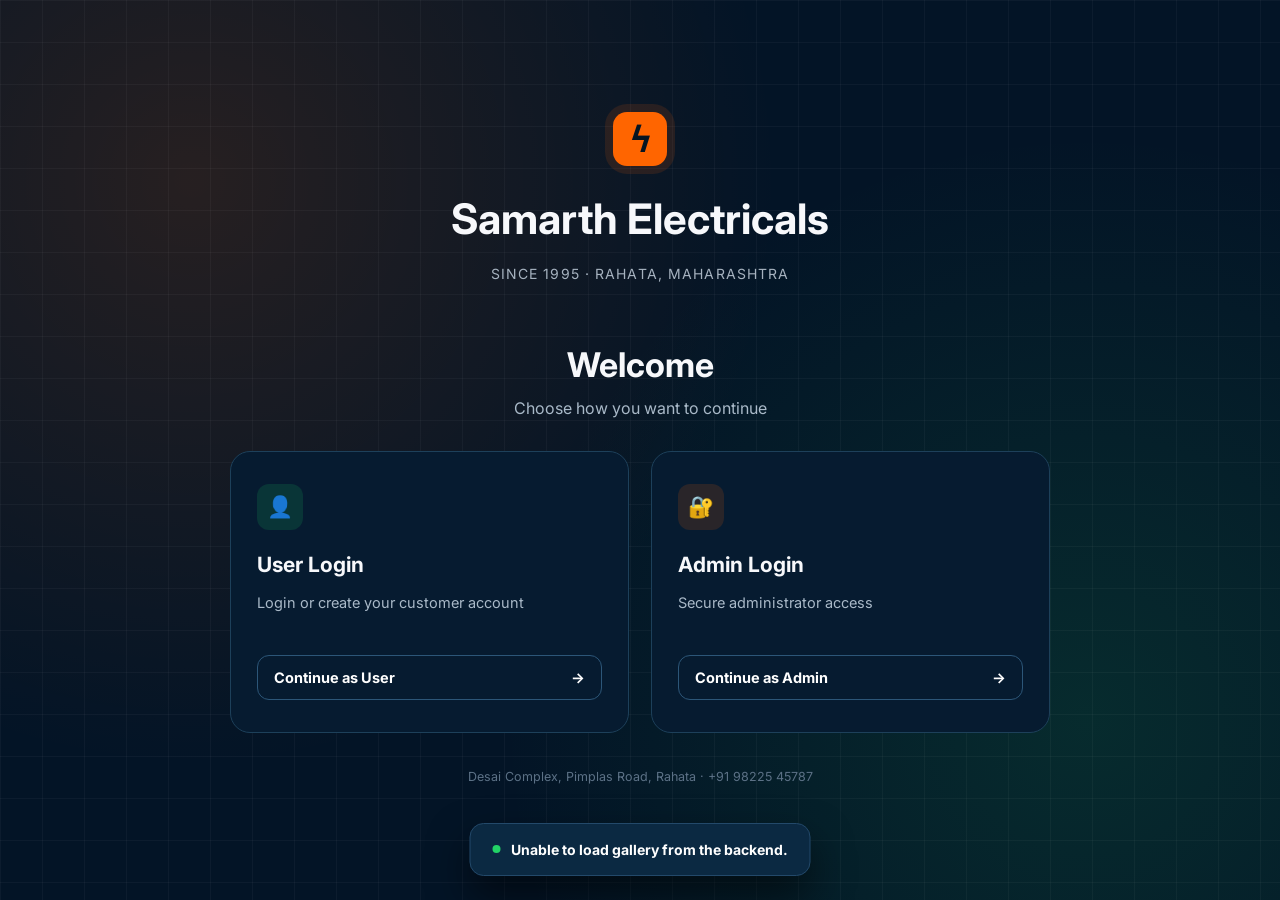
==== commit 44f4c62d: "updated" ====
--- a/src/main/resources/static/index.html
+++ b/src/main/resources/static/index.html
@@ -178,6 +178,8 @@
         .form-card{background:#061b30;border:1px solid #1d405a;border-radius:20px;padding:30px}
         .form-row{margin-bottom:17px}
         .form-row label{display:block;font-size:13.5px;font-weight:700;margin-bottom:7px;color:#dbe4ec}
+        .form-row input[type="file"]{padding:10px;background:#07213a;border-style:dashed}
+        .form-row input[type="file"]::file-selector-button{background:#ff6500;color:#081421;border:0;border-radius:8px;padding:8px 12px;margin-right:10px;font-weight:800;cursor:pointer}
         .form-row input,.form-row select,.form-row textarea{width:100%;padding:13px 14px;border-radius:12px;border:1.5px solid #23496a;font-family:inherit;font-size:15px;background:#07213a;color:#fff}
         .form-row input::placeholder,.form-row textarea::placeholder{color:#5c7186}
         .form-row input:focus,.form-row select:focus,.form-row textarea:focus{outline:none;border-color:#ff6500}
@@ -896,16 +898,40 @@
 <div class="modal-backdrop" id="galleryModal">
     <div class="modal">
         <h3 id="galleryModalTitle">Add Gallery Image</h3>
-        <input type="hidden" id="gmId">
-        <div class="form-row"><label>Caption *</label><input type="text" id="gmCaption"></div>
-        <div class="form-row"><label>Image URL or path (e.g. [data-uri])</label><input type="text" id="gmUrl" placeholder="images/your-photo.png"></div>
+
+        <div class="form-row">
+            <label>Caption *</label>
+            <input type="text" id="gmCaption" placeholder="Enter image caption">
+        </div>
+
+        <div class="form-row">
+            <label>Description</label>
+            <textarea id="gmDescription" rows="3" placeholder="Enter image description"></textarea>
+        </div>
+
+        <div class="form-row">
+            <label>Select Image *</label>
+            <input type="file" id="gmFile" accept="image/jpeg,image/png,image/webp">
+            <small style="display:block;margin-top:6px;color:#6b7280;">
+                JPG, PNG or WEBP. Maximum size: 10 MB.
+            </small>
+        </div>
+
+        <div id="gmPreviewContainer" style="display:none;margin-top:12px;">
+            <img
+                    id="gmPreview"
+                    src=""
+                    alt="Image Preview"
+                    style="width:100%;max-height:220px;object-fit:cover;border-radius:10px;"
+            >
+        </div>
+
         <div class="modal-actions">
             <button class="btn btn-ghost btn-sm" onclick="closeModal('galleryModal')">Cancel</button>
             <button class="btn btn-primary btn-sm" onclick="saveGallery()">Save Image</button>
         </div>
     </div>
 </div>
-
 <script>
     /* ============================================================
        IMAGE FALLBACK — shows a clean placeholder instead of a
@@ -952,13 +978,59 @@
         {id:'s5', icon:'🏭', name:'Industrial Solutions', description:'End-to-end equipment for factories & workshops.'},
         {id:'s6', icon:'✓', name:'Technical Consultation', description:'Right tool, right job — guidance you can trust.'}
     ];
-    const DEFAULT_GALLERY = [
-        {id:'g1', caption:'Storefront — Daytime', url:'[data-uri]'},
-        {id:'g2', caption:'Storefront — Festive Evening', url:'[data-uri]